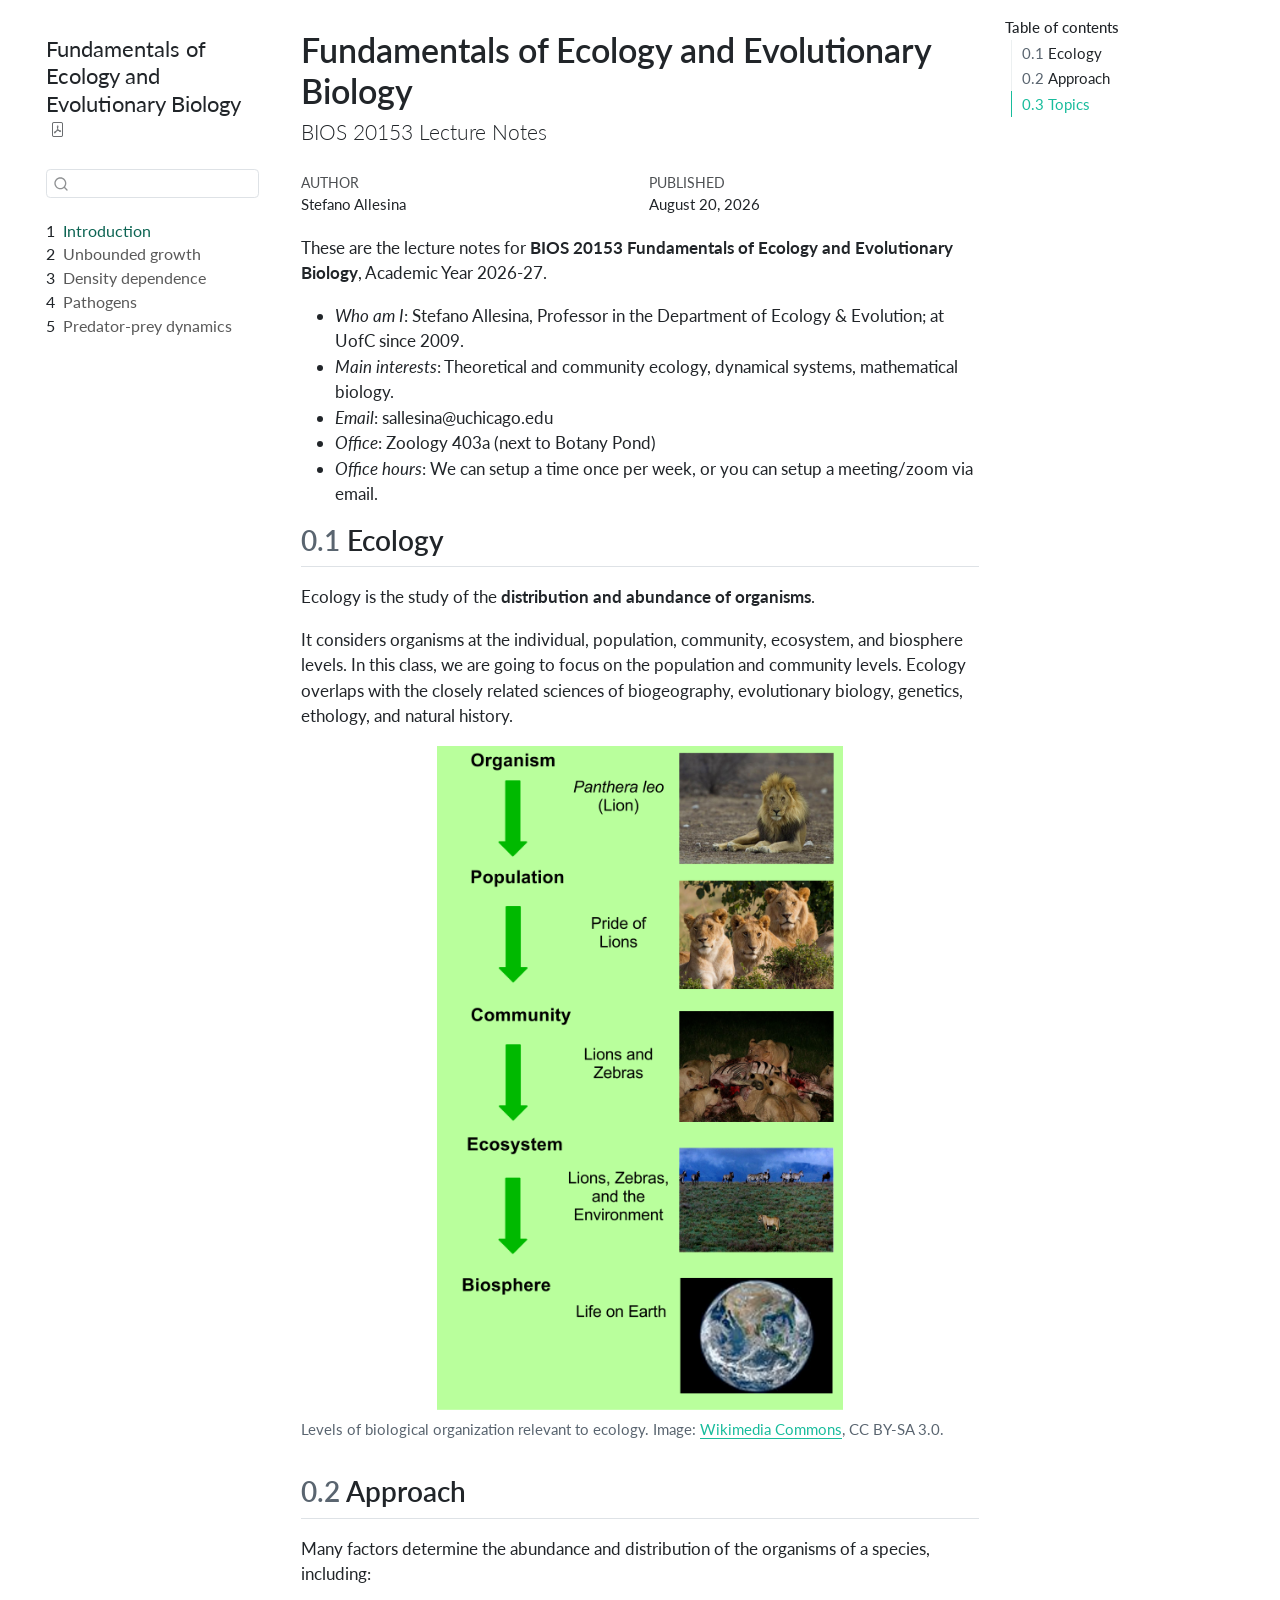
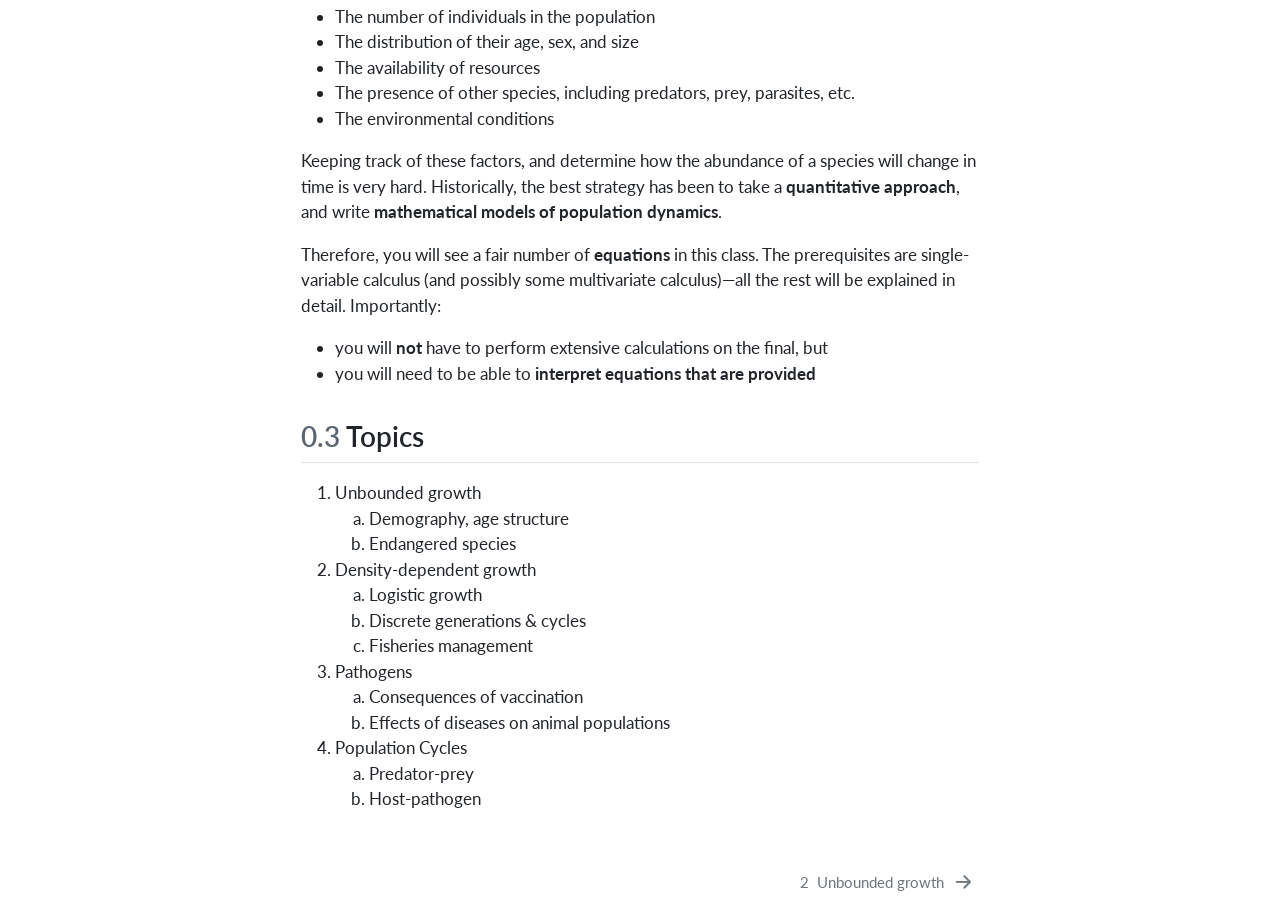
==== index.html @ 6f21f984 "Publish to gh-pages" ====
<!DOCTYPE html>
<html xmlns="http://www.w3.org/1999/xhtml" lang="en" xml:lang="en"><head>

<meta charset="utf-8">
<meta name="generator" content="quarto-1.6.40">

<meta name="viewport" content="width=device-width, initial-scale=1.0, user-scalable=yes">

<meta name="author" content="Stefano Allesina">
<meta name="dcterms.date" content="2026-08-20">

<title>Fundamentals of Ecology and Evolutionary Biology</title>
<style>
code{white-space: pre-wrap;}
span.smallcaps{font-variant: small-caps;}
div.columns{display: flex; gap: min(4vw, 1.5em);}
div.column{flex: auto; overflow-x: auto;}
div.hanging-indent{margin-left: 1.5em; text-indent: -1.5em;}
ul.task-list{list-style: none;}
ul.task-list li input[type="checkbox"] {
  width: 0.8em;
  margin: 0 0.8em 0.2em -1em; /* quarto-specific, see https://github.com/quarto-dev/quarto-cli/issues/4556 */ 
  vertical-align: middle;
}
</style>


<script src="site_libs/quarto-nav/quarto-nav.js"></script>
<script src="site_libs/quarto-nav/headroom.min.js"></script>
<script src="site_libs/clipboard/clipboard.min.js"></script>
<script src="site_libs/quarto-search/autocomplete.umd.js"></script>
<script src="site_libs/quarto-search/fuse.min.js"></script>
<script src="site_libs/quarto-search/quarto-search.js"></script>
<meta name="quarto:offset" content="./">
<link href="./01-unbounded.html" rel="next">
<script src="site_libs/quarto-html/quarto.js"></script>
<script src="site_libs/quarto-html/popper.min.js"></script>
<script src="site_libs/quarto-html/tippy.umd.min.js"></script>
<script src="site_libs/quarto-html/anchor.min.js"></script>
<link href="site_libs/quarto-html/tippy.css" rel="stylesheet">
<link href="site_libs/quarto-html/quarto-syntax-highlighting-549806ee2085284f45b00abea8c6df48.css" rel="stylesheet" id="quarto-text-highlighting-styles">
<script src="site_libs/bootstrap/bootstrap.min.js"></script>
<link href="site_libs/bootstrap/bootstrap-icons.css" rel="stylesheet">
<link href="site_libs/bootstrap/bootstrap-61ac5b4560aadf02ee99ed9457f0f7a0.min.css" rel="stylesheet" append-hash="true" id="quarto-bootstrap" data-mode="light">
<script id="quarto-search-options" type="application/json">{
  "location": "sidebar",
  "copy-button": false,
  "collapse-after": 3,
  "panel-placement": "start",
  "type": "textbox",
  "limit": 50,
  "keyboard-shortcut": [
    "f",
    "/",
    "s"
  ],
  "show-item-context": false,
  "language": {
    "search-no-results-text": "No results",
    "search-matching-documents-text": "matching documents",
    "search-copy-link-title": "Copy link to search",
    "search-hide-matches-text": "Hide additional matches",
    "search-more-match-text": "more match in this document",
    "search-more-matches-text": "more matches in this document",
    "search-clear-button-title": "Clear",
    "search-text-placeholder": "",
    "search-detached-cancel-button-title": "Cancel",
    "search-submit-button-title": "Submit",
    "search-label": "Search"
  }
}</script>


</head>

<body class="nav-sidebar floating">

<div id="quarto-search-results"></div>
  <header id="quarto-header" class="headroom fixed-top">
  <nav class="quarto-secondary-nav">
    <div class="container-fluid d-flex">
      <button type="button" class="quarto-btn-toggle btn" data-bs-toggle="collapse" role="button" data-bs-target=".quarto-sidebar-collapse-item" aria-controls="quarto-sidebar" aria-expanded="false" aria-label="Toggle sidebar navigation" onclick="if (window.quartoToggleHeadroom) { window.quartoToggleHeadroom(); }">
        <i class="bi bi-layout-text-sidebar-reverse"></i>
      </button>
        <nav class="quarto-page-breadcrumbs" aria-label="breadcrumb"><ol class="breadcrumb"><li class="breadcrumb-item"><a href="./index.html"><span class="chapter-number">1</span>&nbsp; <span class="chapter-title">Introduction</span></a></li></ol></nav>
        <a class="flex-grow-1" role="navigation" data-bs-toggle="collapse" data-bs-target=".quarto-sidebar-collapse-item" aria-controls="quarto-sidebar" aria-expanded="false" aria-label="Toggle sidebar navigation" onclick="if (window.quartoToggleHeadroom) { window.quartoToggleHeadroom(); }">      
        </a>
      <button type="button" class="btn quarto-search-button" aria-label="Search" onclick="window.quartoOpenSearch();">
        <i class="bi bi-search"></i>
      </button>
    </div>
  </nav>
</header>
<!-- content -->
<div id="quarto-content" class="quarto-container page-columns page-rows-contents page-layout-article">
<!-- sidebar -->
  <nav id="quarto-sidebar" class="sidebar collapse collapse-horizontal quarto-sidebar-collapse-item sidebar-navigation floating overflow-auto">
    <div class="pt-lg-2 mt-2 text-left sidebar-header">
    <div class="sidebar-title mb-0 py-0">
      <a href="./">Fundamentals of Ecology and Evolutionary Biology</a> 
        <div class="sidebar-tools-main">
    <a href="./Fundamentals-of-Ecology-and-Evolutionary-Biology.pdf" title="Download PDF" class="quarto-navigation-tool px-1" aria-label="Download PDF"><i class="bi bi-file-pdf"></i></a>
</div>
    </div>
      </div>
        <div class="mt-2 flex-shrink-0 align-items-center">
        <div class="sidebar-search">
        <div id="quarto-search" class="" title="Search"></div>
        </div>
        </div>
    <div class="sidebar-menu-container"> 
    <ul class="list-unstyled mt-1">
        <li class="sidebar-item">
  <div class="sidebar-item-container"> 
  <a href="./index.html" class="sidebar-item-text sidebar-link active">
 <span class="menu-text"><span class="chapter-number">1</span>&nbsp; <span class="chapter-title">Introduction</span></span></a>
  </div>
</li>
        <li class="sidebar-item">
  <div class="sidebar-item-container"> 
  <a href="./01-unbounded.html" class="sidebar-item-text sidebar-link">
 <span class="menu-text"><span class="chapter-number">2</span>&nbsp; <span class="chapter-title">Unbounded growth</span></span></a>
  </div>
</li>
        <li class="sidebar-item">
  <div class="sidebar-item-container"> 
  <a href="./02-density_dependence.html" class="sidebar-item-text sidebar-link">
 <span class="menu-text"><span class="chapter-number">3</span>&nbsp; <span class="chapter-title">Density dependence</span></span></a>
  </div>
</li>
        <li class="sidebar-item">
  <div class="sidebar-item-container"> 
  <a href="./03-pathogens.html" class="sidebar-item-text sidebar-link">
 <span class="menu-text"><span class="chapter-number">4</span>&nbsp; <span class="chapter-title">Pathogens</span></span></a>
  </div>
</li>
        <li class="sidebar-item">
  <div class="sidebar-item-container"> 
  <a href="./04-predator_prey.html" class="sidebar-item-text sidebar-link">
 <span class="menu-text"><span class="chapter-number">5</span>&nbsp; <span class="chapter-title">Predator-prey dynamics</span></span></a>
  </div>
</li>
    </ul>
    </div>
</nav>
<div id="quarto-sidebar-glass" class="quarto-sidebar-collapse-item" data-bs-toggle="collapse" data-bs-target=".quarto-sidebar-collapse-item"></div>
<!-- margin-sidebar -->
    <div id="quarto-margin-sidebar" class="sidebar margin-sidebar">
        <nav id="TOC" role="doc-toc" class="toc-active">
    <h2 id="toc-title">Table of contents</h2>
   
  <ul>
  <li><a href="#ecology" id="toc-ecology" class="nav-link active" data-scroll-target="#ecology"><span class="header-section-number">0.1</span> Ecology</a></li>
  <li><a href="#approach" id="toc-approach" class="nav-link" data-scroll-target="#approach"><span class="header-section-number">0.2</span> Approach</a></li>
  <li><a href="#topics" id="toc-topics" class="nav-link" data-scroll-target="#topics"><span class="header-section-number">0.3</span> Topics</a></li>
  </ul>
</nav>
    </div>
<!-- main -->
<main class="content" id="quarto-document-content">

<header id="title-block-header" class="quarto-title-block default">
<div class="quarto-title">
<h1 class="title">Fundamentals of Ecology and Evolutionary Biology</h1>
<p class="subtitle lead">BIOS 20153 Lecture Notes</p>
</div>



<div class="quarto-title-meta">

    <div>
    <div class="quarto-title-meta-heading">Author</div>
    <div class="quarto-title-meta-contents">
             <p>Stefano Allesina </p>
          </div>
  </div>
    
    <div>
    <div class="quarto-title-meta-heading">Published</div>
    <div class="quarto-title-meta-contents">
      <p class="date">August 20, 2026</p>
    </div>
  </div>
  
    
  </div>
  


</header>


<p>These are the lecture notes for <strong>BIOS 20153 Fundamentals of Ecology and Evolutionary Biology</strong>, Academic Year 2026-27.</p>
<ul>
<li><em>Who am I</em>: Stefano Allesina, Professor in the Department of Ecology &amp; Evolution; at UofC since 2009.</li>
<li><em>Main interests</em>: Theoretical and community ecology, dynamical systems, mathematical biology.</li>
<li><em>Email</em>: sallesina@uchicago.edu</li>
<li><em>Office</em>: Zoology 403a (next to Botany Pond)</li>
<li><em>Office hours</em>: We can setup a time once per week, or you can setup a meeting/zoom via email.</li>
</ul>
<section id="ecology" class="level2" data-number="0.1">
<h2 data-number="0.1" class="anchored" data-anchor-id="ecology"><span class="header-section-number">0.1</span> Ecology</h2>
<p>Ecology is the study of the <strong>distribution and abundance of organisms</strong>.</p>
<p>It considers organisms at the individual, population, community, ecosystem, and biosphere levels. In this class, we are going to focus on the population and community levels. Ecology overlaps with the closely related sciences of biogeography, evolutionary biology, genetics, ethology, and natural history.</p>
<div class="quarto-figure quarto-figure-center">
<figure class="figure">
<p><img src="images/levels_of_organization.png" class="img-fluid figure-img" style="width:60.0%"></p>
<figcaption>Levels of biological organization relevant to ecology. Image: <a href="https://commons.wikimedia.org/wiki/File:Levels_of_Organization.svg">Wikimedia Commons</a>, CC BY-SA 3.0.</figcaption>
</figure>
</div>
</section>
<section id="approach" class="level2" data-number="0.2">
<h2 data-number="0.2" class="anchored" data-anchor-id="approach"><span class="header-section-number">0.2</span> Approach</h2>
<p>Many factors determine the abundance and distribution of the organisms of a species, including:</p>
<ul>
<li>The number of individuals in the population</li>
<li>The distribution of their age, sex, and size</li>
<li>The availability of resources</li>
<li>The presence of other species, including predators, prey, parasites, etc.</li>
<li>The environmental conditions</li>
</ul>
<p>Keeping track of these factors, and determine how the abundance of a species will change in time is very hard. Historically, the best strategy has been to take a <strong>quantitative approach</strong>, and write <strong>mathematical models of population dynamics</strong>.</p>
<p>Therefore, you will see a fair number of <strong>equations</strong> in this class. The prerequisites are single-variable calculus (and possibly some multivariate calculus)—all the rest will be explained in detail. Importantly:</p>
<ul>
<li>you will <strong>not</strong> have to perform extensive calculations on the final, but</li>
<li>you will need to be able to <strong>interpret equations that are provided</strong></li>
</ul>
</section>
<section id="topics" class="level2" data-number="0.3">
<h2 data-number="0.3" class="anchored" data-anchor-id="topics"><span class="header-section-number">0.3</span> Topics</h2>
<ol type="1">
<li>Unbounded growth
<ol type="a">
<li>Demography, age structure</li>
<li>Endangered species</li>
</ol></li>
<li>Density-dependent growth
<ol type="a">
<li>Logistic growth</li>
<li>Discrete generations &amp; cycles</li>
<li>Fisheries management</li>
</ol></li>
<li>Pathogens
<ol type="a">
<li>Consequences of vaccination</li>
<li>Effects of diseases on animal populations</li>
</ol></li>
<li>Population Cycles
<ol type="a">
<li>Predator-prey</li>
<li>Host-pathogen</li>
</ol></li>
</ol>


</section>

</main> <!-- /main -->
<script id="quarto-html-after-body" type="application/javascript">
window.document.addEventListener("DOMContentLoaded", function (event) {
  const toggleBodyColorMode = (bsSheetEl) => {
    const mode = bsSheetEl.getAttribute("data-mode");
    const bodyEl = window.document.querySelector("body");
    if (mode === "dark") {
      bodyEl.classList.add("quarto-dark");
      bodyEl.classList.remove("quarto-light");
    } else {
      bodyEl.classList.add("quarto-light");
      bodyEl.classList.remove("quarto-dark");
    }
  }
  const toggleBodyColorPrimary = () => {
    const bsSheetEl = window.document.querySelector("link#quarto-bootstrap");
    if (bsSheetEl) {
      toggleBodyColorMode(bsSheetEl);
    }
  }
  toggleBodyColorPrimary();  
  const icon = "";
  const anchorJS = new window.AnchorJS();
  anchorJS.options = {
    placement: 'right',
    icon: icon
  };
  anchorJS.add('.anchored');
  const isCodeAnnotation = (el) => {
    for (const clz of el.classList) {
      if (clz.startsWith('code-annotation-')) {                     
        return true;
      }
    }
    return false;
  }
  const onCopySuccess = function(e) {
    // button target
    const button = e.trigger;
    // don't keep focus
    button.blur();
    // flash "checked"
    button.classList.add('code-copy-button-checked');
    var currentTitle = button.getAttribute("title");
    button.setAttribute("title", "Copied!");
    let tooltip;
    if (window.bootstrap) {
      button.setAttribute("data-bs-toggle", "tooltip");
      button.setAttribute("data-bs-placement", "left");
      button.setAttribute("data-bs-title", "Copied!");
      tooltip = new bootstrap.Tooltip(button, 
        { trigger: "manual", 
          customClass: "code-copy-button-tooltip",
          offset: [0, -8]});
      tooltip.show();    
    }
    setTimeout(function() {
      if (tooltip) {
        tooltip.hide();
        button.removeAttribute("data-bs-title");
        button.removeAttribute("data-bs-toggle");
        button.removeAttribute("data-bs-placement");
      }
      button.setAttribute("title", currentTitle);
      button.classList.remove('code-copy-button-checked');
    }, 1000);
    // clear code selection
    e.clearSelection();
  }
  const getTextToCopy = function(trigger) {
      const codeEl = trigger.previousElementSibling.cloneNode(true);
      for (const childEl of codeEl.children) {
        if (isCodeAnnotation(childEl)) {
          childEl.remove();
        }
      }
      return codeEl.innerText;
  }
  const clipboard = new window.ClipboardJS('.code-copy-button:not([data-in-quarto-modal])', {
    text: getTextToCopy
  });
  clipboard.on('success', onCopySuccess);
  if (window.document.getElementById('quarto-embedded-source-code-modal')) {
    const clipboardModal = new window.ClipboardJS('.code-copy-button[data-in-quarto-modal]', {
      text: getTextToCopy,
      container: window.document.getElementById('quarto-embedded-source-code-modal')
    });
    clipboardModal.on('success', onCopySuccess);
  }
    var localhostRegex = new RegExp(/^(?:http|https):\/\/localhost\:?[0-9]*\//);
    var mailtoRegex = new RegExp(/^mailto:/);
      var filterRegex = new RegExp('/' + window.location.host + '/');
    var isInternal = (href) => {
        return filterRegex.test(href) || localhostRegex.test(href) || mailtoRegex.test(href);
    }
    // Inspect non-navigation links and adorn them if external
 	var links = window.document.querySelectorAll('a[href]:not(.nav-link):not(.navbar-brand):not(.toc-action):not(.sidebar-link):not(.sidebar-item-toggle):not(.pagination-link):not(.no-external):not([aria-hidden]):not(.dropdown-item):not(.quarto-navigation-tool):not(.about-link)');
    for (var i=0; i<links.length; i++) {
      const link = links[i];
      if (!isInternal(link.href)) {
        // undo the damage that might have been done by quarto-nav.js in the case of
        // links that we want to consider external
        if (link.dataset.originalHref !== undefined) {
          link.href = link.dataset.originalHref;
        }
      }
    }
  function tippyHover(el, contentFn, onTriggerFn, onUntriggerFn) {
    const config = {
      allowHTML: true,
      maxWidth: 500,
      delay: 100,
      arrow: false,
      appendTo: function(el) {
          return el.parentElement;
      },
      interactive: true,
      interactiveBorder: 10,
      theme: 'quarto',
      placement: 'bottom-start',
    };
    if (contentFn) {
      config.content = contentFn;
    }
    if (onTriggerFn) {
      config.onTrigger = onTriggerFn;
    }
    if (onUntriggerFn) {
      config.onUntrigger = onUntriggerFn;
    }
    window.tippy(el, config); 
  }
  const noterefs = window.document.querySelectorAll('a[role="doc-noteref"]');
  for (var i=0; i<noterefs.length; i++) {
    const ref = noterefs[i];
    tippyHover(ref, function() {
      // use id or data attribute instead here
      let href = ref.getAttribute('data-footnote-href') || ref.getAttribute('href');
      try { href = new URL(href).hash; } catch {}
      const id = href.replace(/^#\/?/, "");
      const note = window.document.getElementById(id);
      if (note) {
        return note.innerHTML;
      } else {
        return "";
      }
    });
  }
  const xrefs = window.document.querySelectorAll('a.quarto-xref');
  const processXRef = (id, note) => {
    // Strip column container classes
    const stripColumnClz = (el) => {
      el.classList.remove("page-full", "page-columns");
      if (el.children) {
        for (const child of el.children) {
          stripColumnClz(child);
        }
      }
    }
    stripColumnClz(note)
    if (id === null || id.startsWith('sec-')) {
      // Special case sections, only their first couple elements
      const container = document.createElement("div");
      if (note.children && note.children.length > 2) {
        container.appendChild(note.children[0].cloneNode(true));
        for (let i = 1; i < note.children.length; i++) {
          const child = note.children[i];
          if (child.tagName === "P" && child.innerText === "") {
            continue;
          } else {
            container.appendChild(child.cloneNode(true));
            break;
          }
        }
        if (window.Quarto?.typesetMath) {
          window.Quarto.typesetMath(container);
        }
        return container.innerHTML
      } else {
        if (window.Quarto?.typesetMath) {
          window.Quarto.typesetMath(note);
        }
        return note.innerHTML;
      }
    } else {
      // Remove any anchor links if they are present
      const anchorLink = note.querySelector('a.anchorjs-link');
      if (anchorLink) {
        anchorLink.remove();
      }
      if (window.Quarto?.typesetMath) {
        window.Quarto.typesetMath(note);
      }
      if (note.classList.contains("callout")) {
        return note.outerHTML;
      } else {
        return note.innerHTML;
      }
    }
  }
  for (var i=0; i<xrefs.length; i++) {
    const xref = xrefs[i];
    tippyHover(xref, undefined, function(instance) {
      instance.disable();
      let url = xref.getAttribute('href');
      let hash = undefined; 
      if (url.startsWith('#')) {
        hash = url;
      } else {
        try { hash = new URL(url).hash; } catch {}
      }
      if (hash) {
        const id = hash.replace(/^#\/?/, "");
        const note = window.document.getElementById(id);
        if (note !== null) {
          try {
            const html = processXRef(id, note.cloneNode(true));
            instance.setContent(html);
          } finally {
            instance.enable();
            instance.show();
          }
        } else {
          // See if we can fetch this
          fetch(url.split('#')[0])
          .then(res => res.text())
          .then(html => {
            const parser = new DOMParser();
            const htmlDoc = parser.parseFromString(html, "text/html");
            const note = htmlDoc.getElementById(id);
            if (note !== null) {
              const html = processXRef(id, note);
              instance.setContent(html);
            } 
          }).finally(() => {
            instance.enable();
            instance.show();
          });
        }
      } else {
        // See if we can fetch a full url (with no hash to target)
        // This is a special case and we should probably do some content thinning / targeting
        fetch(url)
        .then(res => res.text())
        .then(html => {
          const parser = new DOMParser();
          const htmlDoc = parser.parseFromString(html, "text/html");
          const note = htmlDoc.querySelector('main.content');
          if (note !== null) {
            // This should only happen for chapter cross references
            // (since there is no id in the URL)
            // remove the first header
            if (note.children.length > 0 && note.children[0].tagName === "HEADER") {
              note.children[0].remove();
            }
            const html = processXRef(null, note);
            instance.setContent(html);
          } 
        }).finally(() => {
          instance.enable();
          instance.show();
        });
      }
    }, function(instance) {
    });
  }
      let selectedAnnoteEl;
      const selectorForAnnotation = ( cell, annotation) => {
        let cellAttr = 'data-code-cell="' + cell + '"';
        let lineAttr = 'data-code-annotation="' +  annotation + '"';
        const selector = 'span[' + cellAttr + '][' + lineAttr + ']';
        return selector;
      }
      const selectCodeLines = (annoteEl) => {
        const doc = window.document;
        const targetCell = annoteEl.getAttribute("data-target-cell");
        const targetAnnotation = annoteEl.getAttribute("data-target-annotation");
        const annoteSpan = window.document.querySelector(selectorForAnnotation(targetCell, targetAnnotation));
        const lines = annoteSpan.getAttribute("data-code-lines").split(",");
        const lineIds = lines.map((line) => {
          return targetCell + "-" + line;
        })
        let top = null;
        let height = null;
        let parent = null;
        if (lineIds.length > 0) {
            //compute the position of the single el (top and bottom and make a div)
            const el = window.document.getElementById(lineIds[0]);
            top = el.offsetTop;
            height = el.offsetHeight;
            parent = el.parentElement.parentElement;
          if (lineIds.length > 1) {
            const lastEl = window.document.getElementById(lineIds[lineIds.length - 1]);
            const bottom = lastEl.offsetTop + lastEl.offsetHeight;
            height = bottom - top;
          }
          if (top !== null && height !== null && parent !== null) {
            // cook up a div (if necessary) and position it 
            let div = window.document.getElementById("code-annotation-line-highlight");
            if (div === null) {
              div = window.document.createElement("div");
              div.setAttribute("id", "code-annotation-line-highlight");
              div.style.position = 'absolute';
              parent.appendChild(div);
            }
            div.style.top = top - 2 + "px";
            div.style.height = height + 4 + "px";
            div.style.left = 0;
            let gutterDiv = window.document.getElementById("code-annotation-line-highlight-gutter");
            if (gutterDiv === null) {
              gutterDiv = window.document.createElement("div");
              gutterDiv.setAttribute("id", "code-annotation-line-highlight-gutter");
              gutterDiv.style.position = 'absolute';
              const codeCell = window.document.getElementById(targetCell);
              const gutter = codeCell.querySelector('.code-annotation-gutter');
              gutter.appendChild(gutterDiv);
            }
            gutterDiv.style.top = top - 2 + "px";
            gutterDiv.style.height = height + 4 + "px";
          }
          selectedAnnoteEl = annoteEl;
        }
      };
      const unselectCodeLines = () => {
        const elementsIds = ["code-annotation-line-highlight", "code-annotation-line-highlight-gutter"];
        elementsIds.forEach((elId) => {
          const div = window.document.getElementById(elId);
          if (div) {
            div.remove();
          }
        });
        selectedAnnoteEl = undefined;
      };
        // Handle positioning of the toggle
    window.addEventListener(
      "resize",
      throttle(() => {
        elRect = undefined;
        if (selectedAnnoteEl) {
          selectCodeLines(selectedAnnoteEl);
        }
      }, 10)
    );
    function throttle(fn, ms) {
    let throttle = false;
    let timer;
      return (...args) => {
        if(!throttle) { // first call gets through
            fn.apply(this, args);
            throttle = true;
        } else { // all the others get throttled
            if(timer) clearTimeout(timer); // cancel #2
            timer = setTimeout(() => {
              fn.apply(this, args);
              timer = throttle = false;
            }, ms);
        }
      };
    }
      // Attach click handler to the DT
      const annoteDls = window.document.querySelectorAll('dt[data-target-cell]');
      for (const annoteDlNode of annoteDls) {
        annoteDlNode.addEventListener('click', (event) => {
          const clickedEl = event.target;
          if (clickedEl !== selectedAnnoteEl) {
            unselectCodeLines();
            const activeEl = window.document.querySelector('dt[data-target-cell].code-annotation-active');
            if (activeEl) {
              activeEl.classList.remove('code-annotation-active');
            }
            selectCodeLines(clickedEl);
            clickedEl.classList.add('code-annotation-active');
          } else {
            // Unselect the line
            unselectCodeLines();
            clickedEl.classList.remove('code-annotation-active');
          }
        });
      }
  const findCites = (el) => {
    const parentEl = el.parentElement;
    if (parentEl) {
      const cites = parentEl.dataset.cites;
      if (cites) {
        return {
          el,
          cites: cites.split(' ')
        };
      } else {
        return findCites(el.parentElement)
      }
    } else {
      return undefined;
    }
  };
  var bibliorefs = window.document.querySelectorAll('a[role="doc-biblioref"]');
  for (var i=0; i<bibliorefs.length; i++) {
    const ref = bibliorefs[i];
    const citeInfo = findCites(ref);
    if (citeInfo) {
      tippyHover(citeInfo.el, function() {
        var popup = window.document.createElement('div');
        citeInfo.cites.forEach(function(cite) {
          var citeDiv = window.document.createElement('div');
          citeDiv.classList.add('hanging-indent');
          citeDiv.classList.add('csl-entry');
          var biblioDiv = window.document.getElementById('ref-' + cite);
          if (biblioDiv) {
            citeDiv.innerHTML = biblioDiv.innerHTML;
          }
          popup.appendChild(citeDiv);
        });
        return popup.innerHTML;
      });
    }
  }
});
</script>
<nav class="page-navigation">
  <div class="nav-page nav-page-previous">
  </div>
  <div class="nav-page nav-page-next">
      <a href="./01-unbounded.html" class="pagination-link" aria-label="Unbounded growth">
        <span class="nav-page-text"><span class="chapter-number">2</span>&nbsp; <span class="chapter-title">Unbounded growth</span></span> <i class="bi bi-arrow-right-short"></i>
      </a>
  </div>
</nav>
</div> <!-- /content -->




</body></html>
---- site_libs/quarto-html/tippy.css ----
.tippy-box[data-animation=fade][data-state=hidden]{opacity:0}[data-tippy-root]{max-width:calc(100vw - 10px)}.tippy-box{position:relative;background-color:#333;color:#fff;border-radius:4px;font-size:14px;line-height:1.4;white-space:normal;outline:0;transition-property:transform,visibility,opacity}.tippy-box[data-placement^=top]>.tippy-arrow{bottom:0}.tippy-box[data-placement^=top]>.tippy-arrow:before{bottom:-7px;left:0;border-width:8px 8px 0;border-top-color:initial;transform-origin:center top}.tippy-box[data-placement^=bottom]>.tippy-arrow{top:0}.tippy-box[data-placement^=bottom]>.tippy-arrow:before{top:-7px;left:0;border-width:0 8px 8px;border-bottom-color:initial;transform-origin:center bottom}.tippy-box[data-placement^=left]>.tippy-arrow{right:0}.tippy-box[data-placement^=left]>.tippy-arrow:before{border-width:8px 0 8px 8px;border-left-color:initial;right:-7px;transform-origin:center left}.tippy-box[data-placement^=right]>.tippy-arrow{left:0}.tippy-box[data-placement^=right]>.tippy-arrow:before{left:-7px;border-width:8px 8px 8px 0;border-right-color:initial;transform-origin:center right}.tippy-box[data-inertia][data-state=visible]{transition-timing-function:cubic-bezier(.54,1.5,.38,1.11)}.tippy-arrow{width:16px;height:16px;color:#333}.tippy-arrow:before{content:"";position:absolute;border-color:transparent;border-style:solid}.tippy-content{position:relative;padding:5px 9px;z-index:1}
---- site_libs/quarto-html/quarto-syntax-highlighting-549806ee2085284f45b00abea8c6df48.css ----
/* quarto syntax highlight colors */
:root {
  --quarto-hl-ot-color: #003B4F;
  --quarto-hl-at-color: #657422;
  --quarto-hl-ss-color: #20794D;
  --quarto-hl-an-color: #5E5E5E;
  --quarto-hl-fu-color: #4758AB;
  --quarto-hl-st-color: #20794D;
  --quarto-hl-cf-color: #003B4F;
  --quarto-hl-op-color: #5E5E5E;
  --quarto-hl-er-color: #AD0000;
  --quarto-hl-bn-color: #AD0000;
  --quarto-hl-al-color: #AD0000;
  --quarto-hl-va-color: #111111;
  --quarto-hl-bu-color: inherit;
  --quarto-hl-ex-color: inherit;
  --quarto-hl-pp-color: #AD0000;
  --quarto-hl-in-color: #5E5E5E;
  --quarto-hl-vs-color: #20794D;
  --quarto-hl-wa-color: #5E5E5E;
  --quarto-hl-do-color: #5E5E5E;
  --quarto-hl-im-color: #00769E;
  --quarto-hl-ch-color: #20794D;
  --quarto-hl-dt-color: #AD0000;
  --quarto-hl-fl-color: #AD0000;
  --quarto-hl-co-color: #5E5E5E;
  --quarto-hl-cv-color: #5E5E5E;
  --quarto-hl-cn-color: #8f5902;
  --quarto-hl-sc-color: #5E5E5E;
  --quarto-hl-dv-color: #AD0000;
  --quarto-hl-kw-color: #003B4F;
}

/* other quarto variables */
:root {
  --quarto-font-monospace: SFMono-Regular, Menlo, Monaco, Consolas, "Liberation Mono", "Courier New", monospace;
}

pre > code.sourceCode > span {
  color: #003B4F;
}

code span {
  color: #003B4F;
}

code.sourceCode > span {
  color: #003B4F;
}

div.sourceCode,
div.sourceCode pre.sourceCode {
  color: #003B4F;
}

code span.ot {
  color: #003B4F;
  font-style: inherit;
}

code span.at {
  color: #657422;
  font-style: inherit;
}

code span.ss {
  color: #20794D;
  font-style: inherit;
}

code span.an {
  color: #5E5E5E;
  font-style: inherit;
}

code span.fu {
  color: #4758AB;
  font-style: inherit;
}

code span.st {
  color: #20794D;
  font-style: inherit;
}

code span.cf {
  color: #003B4F;
  font-weight: bold;
  font-style: inherit;
}

code span.op {
  color: #5E5E5E;
  font-style: inherit;
}

code span.er {
  color: #AD0000;
  font-style: inherit;
}

code span.bn {
  color: #AD0000;
  font-style: inherit;
}

code span.al {
  color: #AD0000;
  font-style: inherit;
}

code span.va {
  color: #111111;
  font-style: inherit;
}

code span.bu {
  font-style: inherit;
}

code span.ex {
  font-style: inherit;
}

code span.pp {
  color: #AD0000;
  font-style: inherit;
}

code span.in {
  color: #5E5E5E;
  font-style: inherit;
}

code span.vs {
  color: #20794D;
  font-style: inherit;
}

code span.wa {
  color: #5E5E5E;
  font-style: italic;
}

code span.do {
  color: #5E5E5E;
  font-style: italic;
}

code span.im {
  color: #00769E;
  font-style: inherit;
}

code span.ch {
  color: #20794D;
  font-style: inherit;
}

code span.dt {
  color: #AD0000;
  font-style: inherit;
}

code span.fl {
  color: #AD0000;
  font-style: inherit;
}

code span.co {
  color: #5E5E5E;
  font-style: inherit;
}

code span.cv {
  color: #5E5E5E;
  font-style: italic;
}

code span.cn {
  color: #8f5902;
  font-style: inherit;
}

code span.sc {
  color: #5E5E5E;
  font-style: inherit;
}

code span.dv {
  color: #AD0000;
  font-style: inherit;
}

code span.kw {
  color: #003B4F;
  font-weight: bold;
  font-style: inherit;
}

.prevent-inlining {
  content: "</";
}

/*# sourceMappingURL=ae99138f4fbc2fb4c9f5e5cd69c22459.css.map */
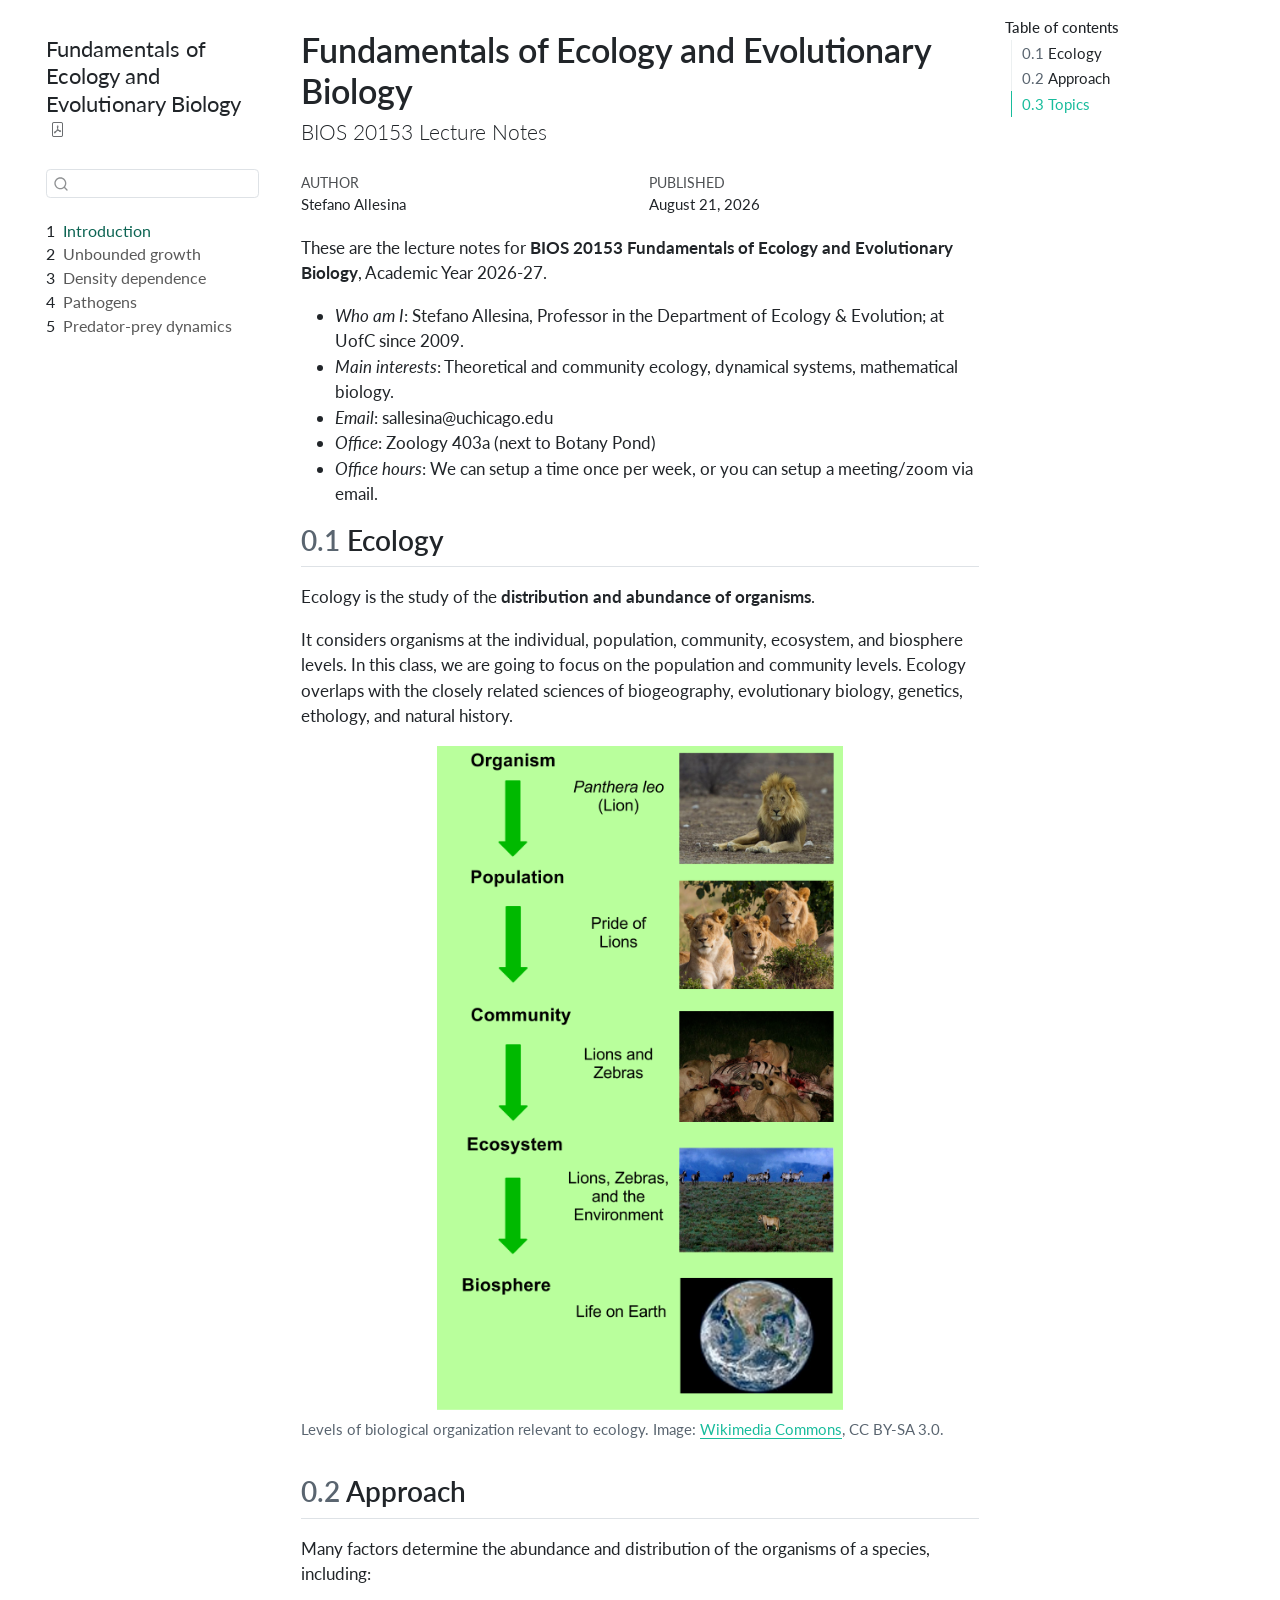
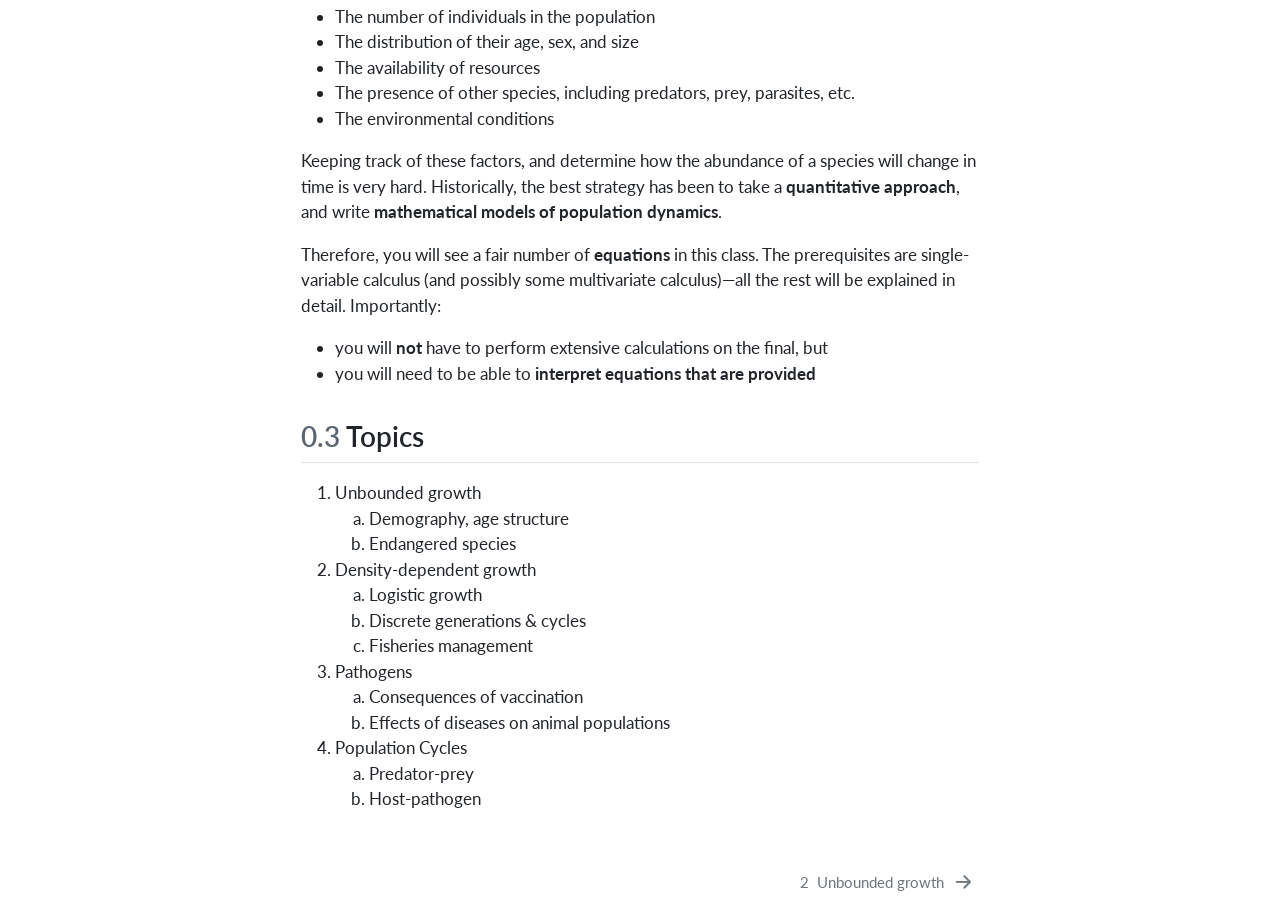
==== commit fb5a6ec9: "Publish to gh-pages Co-Authored-By: Claude Sonnet 4.6 <noreply@anthropic.com>" ====
--- a/index.html
+++ b/index.html
@@ -7,7 +7,7 @@
 <meta name="viewport" content="width=device-width, initial-scale=1.0, user-scalable=yes">
 
 <meta name="author" content="Stefano Allesina">
-<meta name="dcterms.date" content="2026-08-20">
+<meta name="dcterms.date" content="2026-08-21">
 
 <title>Fundamentals of Ecology and Evolutionary Biology</title>
 <style>
@@ -179,7 +179,7 @@
     <div>
     <div class="quarto-title-meta-heading">Published</div>
     <div class="quarto-title-meta-contents">
-      <p class="date">August 20, 2026</p>
+      <p class="date">August 21, 2026</p>
     </div>
   </div>
   
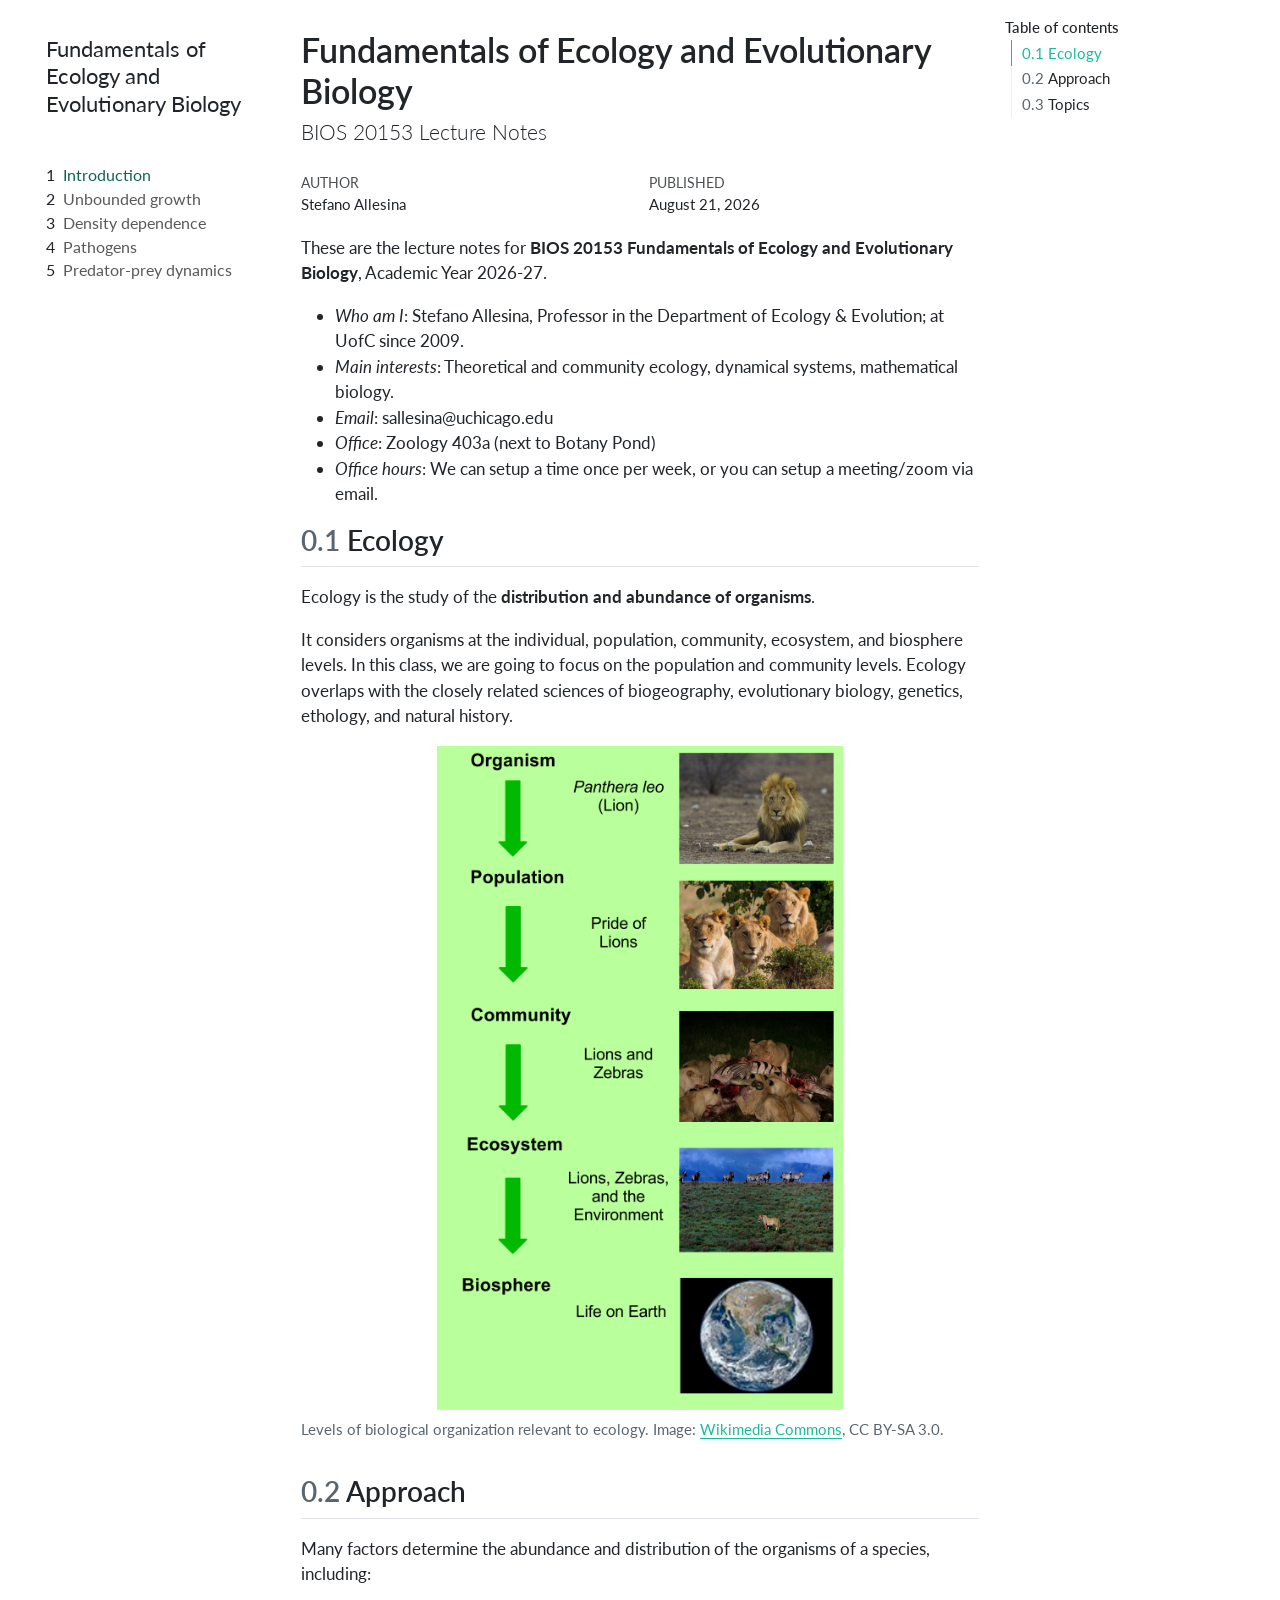
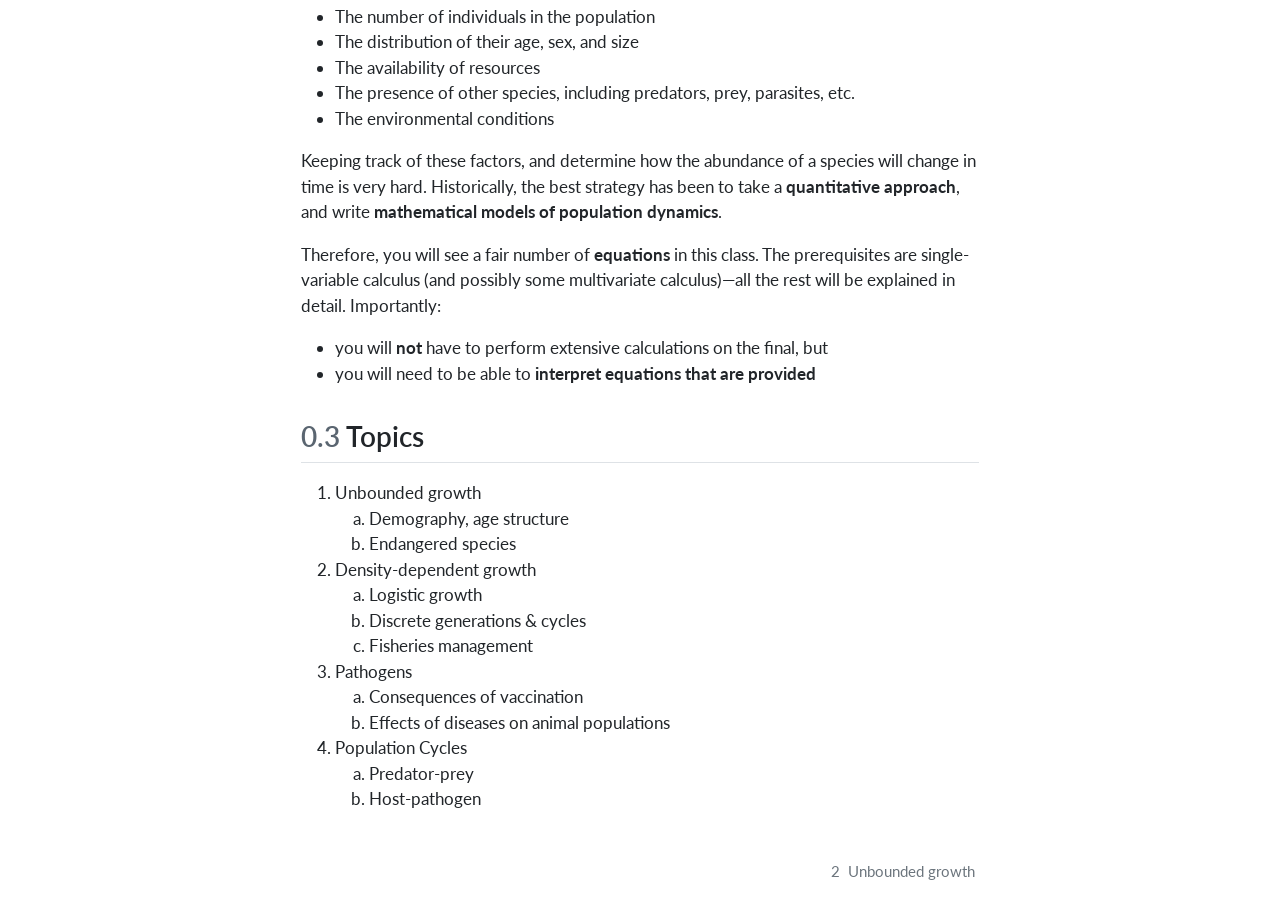
==== commit 71ebf977: "Built site for gh-pages" ====
--- a/index.html
+++ b/index.html
@@ -2,7 +2,7 @@
 <html xmlns="http://www.w3.org/1999/xhtml" lang="en" xml:lang="en"><head>
 
 <meta charset="utf-8">
-<meta name="generator" content="quarto-1.6.40">
+<meta name="generator" content="quarto-1.10.18">
 
 <meta name="viewport" content="width=device-width, initial-scale=1.0, user-scalable=yes">
 
@@ -11,10 +11,16 @@
 
 <title>Fundamentals of Ecology and Evolutionary Biology</title>
 <style>
-code{white-space: pre-wrap;}
+/* Default styles provided by pandoc.
+** See https://pandoc.org/MANUAL.html#variables-for-html for config info.
+*/
 span.smallcaps{font-variant: small-caps;}
-div.columns{display: flex; gap: min(4vw, 1.5em);}
-div.column{flex: auto; overflow-x: auto;}
+div.columns{display: flex; gap: 1.5em;}
+div.column{flex: auto;}
+@media screen {
+div.columns{gap: min(4vw, 1.5em);}
+div.column{overflow-x: auto;}
+}
 div.hanging-indent{margin-left: 1.5em; text-indent: -1.5em;}
 ul.task-list{list-style: none;}
 ul.task-list li input[type="checkbox"] {
@@ -33,15 +39,16 @@
 <script src="site_libs/quarto-search/quarto-search.js"></script>
 <meta name="quarto:offset" content="./">
 <link href="./01-unbounded.html" rel="next">
-<script src="site_libs/quarto-html/quarto.js"></script>
+<script src="site_libs/quarto-html/quarto.js" type="module"></script>
+<script src="site_libs/quarto-html/tabsets/tabsets.js" type="module"></script>
 <script src="site_libs/quarto-html/popper.min.js"></script>
 <script src="site_libs/quarto-html/tippy.umd.min.js"></script>
 <script src="site_libs/quarto-html/anchor.min.js"></script>
 <link href="site_libs/quarto-html/tippy.css" rel="stylesheet">
-<link href="site_libs/quarto-html/quarto-syntax-highlighting-549806ee2085284f45b00abea8c6df48.css" rel="stylesheet" id="quarto-text-highlighting-styles">
+<link href="site_libs/quarto-html/quarto-syntax-highlighting-64a204ab8560d761af7679ceaba22944.css" rel="stylesheet" id="quarto-text-highlighting-styles">
 <script src="site_libs/bootstrap/bootstrap.min.js"></script>
 <link href="site_libs/bootstrap/bootstrap-icons.css" rel="stylesheet">
-<link href="site_libs/bootstrap/bootstrap-61ac5b4560aadf02ee99ed9457f0f7a0.min.css" rel="stylesheet" append-hash="true" id="quarto-bootstrap" data-mode="light">
+<link href="site_libs/bootstrap/bootstrap-ae23908012546dfae83c2df6c14d42e8.min.css" rel="stylesheet" append-hash="true" id="quarto-bootstrap" data-mode="light">
 <script id="quarto-search-options" type="application/json">{
   "location": "sidebar",
   "copy-button": false,
@@ -73,7 +80,7 @@
 
 </head>
 
-<body class="nav-sidebar floating">
+<body class="nav-sidebar floating quarto-light">
 
 <div id="quarto-search-results"></div>
   <header id="quarto-header" class="headroom fixed-top">
@@ -258,236 +265,243 @@
 
 </main> <!-- /main -->
 <script id="quarto-html-after-body" type="application/javascript">
-window.document.addEventListener("DOMContentLoaded", function (event) {
-  const toggleBodyColorMode = (bsSheetEl) => {
-    const mode = bsSheetEl.getAttribute("data-mode");
-    const bodyEl = window.document.querySelector("body");
-    if (mode === "dark") {
-      bodyEl.classList.add("quarto-dark");
-      bodyEl.classList.remove("quarto-light");
-    } else {
-      bodyEl.classList.add("quarto-light");
-      bodyEl.classList.remove("quarto-dark");
-    }
-  }
-  const toggleBodyColorPrimary = () => {
-    const bsSheetEl = window.document.querySelector("link#quarto-bootstrap");
-    if (bsSheetEl) {
-      toggleBodyColorMode(bsSheetEl);
-    }
-  }
-  toggleBodyColorPrimary();  
-  const icon = "";
-  const anchorJS = new window.AnchorJS();
-  anchorJS.options = {
-    placement: 'right',
-    icon: icon
-  };
-  anchorJS.add('.anchored');
-  const isCodeAnnotation = (el) => {
-    for (const clz of el.classList) {
-      if (clz.startsWith('code-annotation-')) {                     
-        return true;
-      }
-    }
-    return false;
-  }
-  const onCopySuccess = function(e) {
-    // button target
-    const button = e.trigger;
-    // don't keep focus
-    button.blur();
-    // flash "checked"
-    button.classList.add('code-copy-button-checked');
-    var currentTitle = button.getAttribute("title");
-    button.setAttribute("title", "Copied!");
-    let tooltip;
-    if (window.bootstrap) {
-      button.setAttribute("data-bs-toggle", "tooltip");
-      button.setAttribute("data-bs-placement", "left");
-      button.setAttribute("data-bs-title", "Copied!");
-      tooltip = new bootstrap.Tooltip(button, 
-        { trigger: "manual", 
-          customClass: "code-copy-button-tooltip",
-          offset: [0, -8]});
-      tooltip.show();    
-    }
-    setTimeout(function() {
-      if (tooltip) {
-        tooltip.hide();
-        button.removeAttribute("data-bs-title");
-        button.removeAttribute("data-bs-toggle");
-        button.removeAttribute("data-bs-placement");
-      }
-      button.setAttribute("title", currentTitle);
-      button.classList.remove('code-copy-button-checked');
-    }, 1000);
-    // clear code selection
-    e.clearSelection();
-  }
-  const getTextToCopy = function(trigger) {
-      const codeEl = trigger.previousElementSibling.cloneNode(true);
+  window.document.addEventListener("DOMContentLoaded", function (event) {
+    const icon = "";
+    const anchorJS = new window.AnchorJS();
+    anchorJS.options = {
+      placement: 'right',
+      icon: icon
+    };
+    anchorJS.add('.anchored');
+    const isCodeAnnotation = (el) => {
+      for (const clz of el.classList) {
+        if (clz.startsWith('code-annotation-')) {                     
+          return true;
+        }
+      }
+      return false;
+    }
+    const onCopySuccess = function(e) {
+      // button target
+      const button = e.trigger;
+      // don't keep focus
+      button.blur();
+      // flash "checked"
+      button.classList.add('code-copy-button-checked');
+      var currentTitle = button.getAttribute("title");
+      button.setAttribute("title", "Copied!");
+      let tooltip;
+      if (window.bootstrap) {
+        button.setAttribute("data-bs-toggle", "tooltip");
+        button.setAttribute("data-bs-placement", "left");
+        button.setAttribute("data-bs-title", "Copied!");
+        tooltip = new bootstrap.Tooltip(button, 
+          { trigger: "manual", 
+            customClass: "code-copy-button-tooltip",
+            offset: [0, -8]});
+        tooltip.show();    
+      }
+      setTimeout(function() {
+        if (tooltip) {
+          tooltip.hide();
+          button.removeAttribute("data-bs-title");
+          button.removeAttribute("data-bs-toggle");
+          button.removeAttribute("data-bs-placement");
+        }
+        button.setAttribute("title", currentTitle);
+        button.classList.remove('code-copy-button-checked');
+      }, 1000);
+      // clear code selection
+      e.clearSelection();
+    }
+    const getTextToCopy = function(trigger) {
+      const outerScaffold = trigger.parentElement.cloneNode(true);
+      const codeEl = outerScaffold.querySelector('code');
       for (const childEl of codeEl.children) {
         if (isCodeAnnotation(childEl)) {
           childEl.remove();
         }
       }
       return codeEl.innerText;
-  }
-  const clipboard = new window.ClipboardJS('.code-copy-button:not([data-in-quarto-modal])', {
-    text: getTextToCopy
-  });
-  clipboard.on('success', onCopySuccess);
-  if (window.document.getElementById('quarto-embedded-source-code-modal')) {
-    const clipboardModal = new window.ClipboardJS('.code-copy-button[data-in-quarto-modal]', {
-      text: getTextToCopy,
-      container: window.document.getElementById('quarto-embedded-source-code-modal')
+    }
+    const clipboard = new window.ClipboardJS('.code-copy-button:not([data-in-quarto-modal])', {
+      text: getTextToCopy
     });
-    clipboardModal.on('success', onCopySuccess);
-  }
-    var localhostRegex = new RegExp(/^(?:http|https):\/\/localhost\:?[0-9]*\//);
-    var mailtoRegex = new RegExp(/^mailto:/);
-      var filterRegex = new RegExp('/' + window.location.host + '/');
-    var isInternal = (href) => {
-        return filterRegex.test(href) || localhostRegex.test(href) || mailtoRegex.test(href);
-    }
-    // Inspect non-navigation links and adorn them if external
- 	var links = window.document.querySelectorAll('a[href]:not(.nav-link):not(.navbar-brand):not(.toc-action):not(.sidebar-link):not(.sidebar-item-toggle):not(.pagination-link):not(.no-external):not([aria-hidden]):not(.dropdown-item):not(.quarto-navigation-tool):not(.about-link)');
-    for (var i=0; i<links.length; i++) {
-      const link = links[i];
-      if (!isInternal(link.href)) {
-        // undo the damage that might have been done by quarto-nav.js in the case of
-        // links that we want to consider external
-        if (link.dataset.originalHref !== undefined) {
-          link.href = link.dataset.originalHref;
-        }
-      }
-    }
-  function tippyHover(el, contentFn, onTriggerFn, onUntriggerFn) {
-    const config = {
-      allowHTML: true,
-      maxWidth: 500,
-      delay: 100,
-      arrow: false,
-      appendTo: function(el) {
-          return el.parentElement;
-      },
-      interactive: true,
-      interactiveBorder: 10,
-      theme: 'quarto',
-      placement: 'bottom-start',
-    };
-    if (contentFn) {
-      config.content = contentFn;
-    }
-    if (onTriggerFn) {
-      config.onTrigger = onTriggerFn;
-    }
-    if (onUntriggerFn) {
-      config.onUntrigger = onUntriggerFn;
-    }
-    window.tippy(el, config); 
-  }
-  const noterefs = window.document.querySelectorAll('a[role="doc-noteref"]');
-  for (var i=0; i<noterefs.length; i++) {
-    const ref = noterefs[i];
-    tippyHover(ref, function() {
-      // use id or data attribute instead here
-      let href = ref.getAttribute('data-footnote-href') || ref.getAttribute('href');
-      try { href = new URL(href).hash; } catch {}
-      const id = href.replace(/^#\/?/, "");
-      const note = window.document.getElementById(id);
-      if (note) {
-        return note.innerHTML;
+    clipboard.on('success', onCopySuccess);
+    if (window.document.getElementById('quarto-embedded-source-code-modal')) {
+      const clipboardModal = new window.ClipboardJS('.code-copy-button[data-in-quarto-modal]', {
+        text: getTextToCopy,
+        container: window.document.getElementById('quarto-embedded-source-code-modal')
+      });
+      clipboardModal.on('success', onCopySuccess);
+    }
+      var localhostRegex = new RegExp(/^(?:http|https):\/\/localhost\:?[0-9]*\//);
+      var mailtoRegex = new RegExp(/^mailto:/);
+        var filterRegex = new RegExp('/' + window.location.host + '/');
+      var isInternal = (href) => {
+          return filterRegex.test(href) || localhostRegex.test(href) || mailtoRegex.test(href);
+      }
+      // Inspect non-navigation links and adorn them if external
+     var links = window.document.querySelectorAll('a[href]:not(.nav-link):not(.navbar-brand):not(.toc-action):not(.sidebar-link):not(.sidebar-item-toggle):not(.pagination-link):not(.no-external):not([aria-hidden]):not(.dropdown-item):not(.quarto-navigation-tool):not(.about-link)');
+      for (var i=0; i<links.length; i++) {
+        const link = links[i];
+        if (!isInternal(link.href)) {
+          // undo the damage that might have been done by quarto-nav.js in the case of
+          // links that we want to consider external
+          if (link.dataset.originalHref !== undefined) {
+            link.href = link.dataset.originalHref;
+          }
+        }
+      }
+    function tippyHover(el, contentFn, onTriggerFn, onUntriggerFn) {
+      const config = {
+        allowHTML: true,
+        maxWidth: 500,
+        delay: 100,
+        arrow: false,
+        appendTo: function(el) {
+            return el.parentElement;
+        },
+        interactive: true,
+        interactiveBorder: 10,
+        theme: 'quarto',
+        placement: 'bottom-start',
+      };
+      if (contentFn) {
+        config.content = contentFn;
+      }
+      if (onTriggerFn) {
+        config.onTrigger = onTriggerFn;
+      }
+      if (onUntriggerFn) {
+        config.onUntrigger = onUntriggerFn;
+      }
+      window.tippy(el, config); 
+    }
+    const noterefs = window.document.querySelectorAll('a[role="doc-noteref"]');
+    for (var i=0; i<noterefs.length; i++) {
+      const ref = noterefs[i];
+      tippyHover(ref, function() {
+        // use id or data attribute instead here
+        let href = ref.getAttribute('data-footnote-href') || ref.getAttribute('href');
+        try { href = new URL(href).hash; } catch {}
+        const id = href.replace(/^#\/?/, "");
+        const note = window.document.getElementById(id);
+        if (note) {
+          return note.innerHTML;
+        } else {
+          return "";
+        }
+      });
+    }
+    const xrefs = window.document.querySelectorAll('a.quarto-xref');
+    const processXRef = (id, note) => {
+      // Strip column container classes
+      const stripColumnClz = (el) => {
+        el.classList.remove("page-full", "page-columns");
+        if (el.children) {
+          for (const child of el.children) {
+            stripColumnClz(child);
+          }
+        }
+      }
+      stripColumnClz(note)
+      if (id === null || id.startsWith('sec-')) {
+        // Special case sections, only their first couple elements
+        const container = document.createElement("div");
+        if (note.children && note.children.length > 2) {
+          container.appendChild(note.children[0].cloneNode(true));
+          for (let i = 1; i < note.children.length; i++) {
+            const child = note.children[i];
+            if (child.tagName === "P" && child.innerText === "") {
+              continue;
+            } else {
+              container.appendChild(child.cloneNode(true));
+              break;
+            }
+          }
+          if (window.Quarto?.typesetMath) {
+            window.Quarto.typesetMath(container);
+          }
+          return container.innerHTML
+        } else {
+          if (window.Quarto?.typesetMath) {
+            window.Quarto.typesetMath(note);
+          }
+          return note.innerHTML;
+        }
       } else {
-        return "";
-      }
-    });
-  }
-  const xrefs = window.document.querySelectorAll('a.quarto-xref');
-  const processXRef = (id, note) => {
-    // Strip column container classes
-    const stripColumnClz = (el) => {
-      el.classList.remove("page-full", "page-columns");
-      if (el.children) {
-        for (const child of el.children) {
-          stripColumnClz(child);
-        }
-      }
-    }
-    stripColumnClz(note)
-    if (id === null || id.startsWith('sec-')) {
-      // Special case sections, only their first couple elements
-      const container = document.createElement("div");
-      if (note.children && note.children.length > 2) {
-        container.appendChild(note.children[0].cloneNode(true));
-        for (let i = 1; i < note.children.length; i++) {
-          const child = note.children[i];
-          if (child.tagName === "P" && child.innerText === "") {
-            continue;
-          } else {
-            container.appendChild(child.cloneNode(true));
-            break;
-          }
-        }
-        if (window.Quarto?.typesetMath) {
-          window.Quarto.typesetMath(container);
-        }
-        return container.innerHTML
-      } else {
+        // Remove any anchor links if they are present
+        const anchorLink = note.querySelector('a.anchorjs-link');
+        if (anchorLink) {
+          anchorLink.remove();
+        }
         if (window.Quarto?.typesetMath) {
           window.Quarto.typesetMath(note);
         }
-        return note.innerHTML;
-      }
-    } else {
-      // Remove any anchor links if they are present
-      const anchorLink = note.querySelector('a.anchorjs-link');
-      if (anchorLink) {
-        anchorLink.remove();
-      }
-      if (window.Quarto?.typesetMath) {
-        window.Quarto.typesetMath(note);
-      }
-      if (note.classList.contains("callout")) {
-        return note.outerHTML;
-      } else {
-        return note.innerHTML;
-      }
-    }
-  }
-  for (var i=0; i<xrefs.length; i++) {
-    const xref = xrefs[i];
-    tippyHover(xref, undefined, function(instance) {
-      instance.disable();
-      let url = xref.getAttribute('href');
-      let hash = undefined; 
-      if (url.startsWith('#')) {
-        hash = url;
-      } else {
-        try { hash = new URL(url).hash; } catch {}
-      }
-      if (hash) {
-        const id = hash.replace(/^#\/?/, "");
-        const note = window.document.getElementById(id);
-        if (note !== null) {
-          try {
-            const html = processXRef(id, note.cloneNode(true));
-            instance.setContent(html);
-          } finally {
-            instance.enable();
-            instance.show();
-          }
+        if (note.classList.contains("callout")) {
+          return note.outerHTML;
         } else {
-          // See if we can fetch this
-          fetch(url.split('#')[0])
+          return note.innerHTML;
+        }
+      }
+    }
+    for (var i=0; i<xrefs.length; i++) {
+      const xref = xrefs[i];
+      tippyHover(xref, undefined, function(instance) {
+        instance.disable();
+        let url = xref.getAttribute('href');
+        let hash = undefined; 
+        if (url.startsWith('#')) {
+          hash = url;
+        } else {
+          try { hash = new URL(url).hash; } catch {}
+        }
+        if (hash) {
+          const id = hash.replace(/^#\/?/, "");
+          const note = window.document.getElementById(id);
+          if (note !== null) {
+            try {
+              const html = processXRef(id, note.cloneNode(true));
+              instance.setContent(html);
+            } finally {
+              instance.enable();
+              instance.show();
+            }
+          } else {
+            // See if we can fetch this
+            fetch(url.split('#')[0])
+            .then(res => res.text())
+            .then(html => {
+              const parser = new DOMParser();
+              const htmlDoc = parser.parseFromString(html, "text/html");
+              const note = htmlDoc.getElementById(id);
+              if (note !== null) {
+                const html = processXRef(id, note);
+                instance.setContent(html);
+              } 
+            }).finally(() => {
+              instance.enable();
+              instance.show();
+            });
+          }
+        } else {
+          // See if we can fetch a full url (with no hash to target)
+          // This is a special case and we should probably do some content thinning / targeting
+          fetch(url)
           .then(res => res.text())
           .then(html => {
             const parser = new DOMParser();
             const htmlDoc = parser.parseFromString(html, "text/html");
-            const note = htmlDoc.getElementById(id);
+            const note = htmlDoc.querySelector('main.content');
             if (note !== null) {
-              const html = processXRef(id, note);
+              // This should only happen for chapter cross references
+              // (since there is no id in the URL)
+              // remove the first header
+              if (note.children.length > 0 && note.children[0].tagName === "HEADER") {
+                note.children[0].remove();
+              }
+              const html = processXRef(null, note);
               instance.setContent(html);
             } 
           }).finally(() => {
@@ -495,185 +509,161 @@
             instance.show();
           });
         }
+      }, function(instance) {
+      });
+    }
+        let selectedAnnoteEl;
+        const selectorForAnnotation = ( cell, annotation) => {
+          let cellAttr = 'data-code-cell="' + cell + '"';
+          let lineAttr = 'data-code-annotation="' +  annotation + '"';
+          const selector = 'span[' + cellAttr + '][' + lineAttr + ']';
+          return selector;
+        }
+        const selectCodeLines = (annoteEl) => {
+          const doc = window.document;
+          const targetCell = annoteEl.getAttribute("data-target-cell");
+          const targetAnnotation = annoteEl.getAttribute("data-target-annotation");
+          const annoteSpan = window.document.querySelector(selectorForAnnotation(targetCell, targetAnnotation));
+          const lines = annoteSpan.getAttribute("data-code-lines").split(",");
+          const lineIds = lines.map((line) => {
+            return targetCell + "-" + line;
+          })
+          let top = null;
+          let height = null;
+          let parent = null;
+          if (lineIds.length > 0) {
+              //compute the position of the single el (top and bottom and make a div)
+              const el = window.document.getElementById(lineIds[0]);
+              top = el.offsetTop;
+              height = el.offsetHeight;
+              parent = el.parentElement.parentElement;
+            if (lineIds.length > 1) {
+              const lastEl = window.document.getElementById(lineIds[lineIds.length - 1]);
+              const bottom = lastEl.offsetTop + lastEl.offsetHeight;
+              height = bottom - top;
+            }
+            if (top !== null && height !== null && parent !== null) {
+              // cook up a div (if necessary) and position it 
+              let div = window.document.getElementById("code-annotation-line-highlight");
+              if (div === null) {
+                div = window.document.createElement("div");
+                div.setAttribute("id", "code-annotation-line-highlight");
+                div.style.position = 'absolute';
+                parent.appendChild(div);
+              }
+              div.style.top = top - 2 + "px";
+              div.style.height = height + 4 + "px";
+              div.style.left = 0;
+              let gutterDiv = window.document.getElementById("code-annotation-line-highlight-gutter");
+              if (gutterDiv === null) {
+                gutterDiv = window.document.createElement("div");
+                gutterDiv.setAttribute("id", "code-annotation-line-highlight-gutter");
+                gutterDiv.style.position = 'absolute';
+                const codeCell = window.document.getElementById(targetCell);
+                const gutter = codeCell.querySelector('.code-annotation-gutter');
+                gutter.appendChild(gutterDiv);
+              }
+              gutterDiv.style.top = top - 2 + "px";
+              gutterDiv.style.height = height + 4 + "px";
+            }
+            selectedAnnoteEl = annoteEl;
+          }
+        };
+        const unselectCodeLines = () => {
+          const elementsIds = ["code-annotation-line-highlight", "code-annotation-line-highlight-gutter"];
+          elementsIds.forEach((elId) => {
+            const div = window.document.getElementById(elId);
+            if (div) {
+              div.remove();
+            }
+          });
+          selectedAnnoteEl = undefined;
+        };
+          // Handle positioning of the toggle
+      window.addEventListener(
+        "resize",
+        throttle(() => {
+          elRect = undefined;
+          if (selectedAnnoteEl) {
+            selectCodeLines(selectedAnnoteEl);
+          }
+        }, 10)
+      );
+      function throttle(fn, ms) {
+      let throttle = false;
+      let timer;
+        return (...args) => {
+          if(!throttle) { // first call gets through
+              fn.apply(this, args);
+              throttle = true;
+          } else { // all the others get throttled
+              if(timer) clearTimeout(timer); // cancel #2
+              timer = setTimeout(() => {
+                fn.apply(this, args);
+                timer = throttle = false;
+              }, ms);
+          }
+        };
+      }
+        // Attach click handler to the DT
+        const annoteDls = window.document.querySelectorAll('dt[data-target-cell]');
+        for (const annoteDlNode of annoteDls) {
+          annoteDlNode.addEventListener('click', (event) => {
+            const clickedEl = event.target;
+            if (clickedEl !== selectedAnnoteEl) {
+              unselectCodeLines();
+              const activeEl = window.document.querySelector('dt[data-target-cell].code-annotation-active');
+              if (activeEl) {
+                activeEl.classList.remove('code-annotation-active');
+              }
+              selectCodeLines(clickedEl);
+              clickedEl.classList.add('code-annotation-active');
+            } else {
+              // Unselect the line
+              unselectCodeLines();
+              clickedEl.classList.remove('code-annotation-active');
+            }
+          });
+        }
+    const findCites = (el) => {
+      const parentEl = el.parentElement;
+      if (parentEl) {
+        const cites = parentEl.dataset.cites;
+        if (cites) {
+          return {
+            el,
+            cites: cites.split(' ')
+          };
+        } else {
+          return findCites(el.parentElement)
+        }
       } else {
-        // See if we can fetch a full url (with no hash to target)
-        // This is a special case and we should probably do some content thinning / targeting
-        fetch(url)
-        .then(res => res.text())
-        .then(html => {
-          const parser = new DOMParser();
-          const htmlDoc = parser.parseFromString(html, "text/html");
-          const note = htmlDoc.querySelector('main.content');
-          if (note !== null) {
-            // This should only happen for chapter cross references
-            // (since there is no id in the URL)
-            // remove the first header
-            if (note.children.length > 0 && note.children[0].tagName === "HEADER") {
-              note.children[0].remove();
+        return undefined;
+      }
+    };
+    var bibliorefs = window.document.querySelectorAll('a[role="doc-biblioref"]');
+    for (var i=0; i<bibliorefs.length; i++) {
+      const ref = bibliorefs[i];
+      const citeInfo = findCites(ref);
+      if (citeInfo) {
+        tippyHover(citeInfo.el, function() {
+          var popup = window.document.createElement('div');
+          citeInfo.cites.forEach(function(cite) {
+            var citeDiv = window.document.createElement('div');
+            citeDiv.classList.add('hanging-indent');
+            citeDiv.classList.add('csl-entry');
+            var biblioDiv = window.document.getElementById('ref-' + cite);
+            if (biblioDiv) {
+              citeDiv.innerHTML = biblioDiv.innerHTML;
             }
-            const html = processXRef(null, note);
-            instance.setContent(html);
-          } 
-        }).finally(() => {
-          instance.enable();
-          instance.show();
+            popup.appendChild(citeDiv);
+          });
+          return popup.innerHTML;
         });
       }
-    }, function(instance) {
-    });
-  }
-      let selectedAnnoteEl;
-      const selectorForAnnotation = ( cell, annotation) => {
-        let cellAttr = 'data-code-cell="' + cell + '"';
-        let lineAttr = 'data-code-annotation="' +  annotation + '"';
-        const selector = 'span[' + cellAttr + '][' + lineAttr + ']';
-        return selector;
-      }
-      const selectCodeLines = (annoteEl) => {
-        const doc = window.document;
-        const targetCell = annoteEl.getAttribute("data-target-cell");
-        const targetAnnotation = annoteEl.getAttribute("data-target-annotation");
-        const annoteSpan = window.document.querySelector(selectorForAnnotation(targetCell, targetAnnotation));
-        const lines = annoteSpan.getAttribute("data-code-lines").split(",");
-        const lineIds = lines.map((line) => {
-          return targetCell + "-" + line;
-        })
-        let top = null;
-        let height = null;
-        let parent = null;
-        if (lineIds.length > 0) {
-            //compute the position of the single el (top and bottom and make a div)
-            const el = window.document.getElementById(lineIds[0]);
-            top = el.offsetTop;
-            height = el.offsetHeight;
-            parent = el.parentElement.parentElement;
-          if (lineIds.length > 1) {
-            const lastEl = window.document.getElementById(lineIds[lineIds.length - 1]);
-            const bottom = lastEl.offsetTop + lastEl.offsetHeight;
-            height = bottom - top;
-          }
-          if (top !== null && height !== null && parent !== null) {
-            // cook up a div (if necessary) and position it 
-            let div = window.document.getElementById("code-annotation-line-highlight");
-            if (div === null) {
-              div = window.document.createElement("div");
-              div.setAttribute("id", "code-annotation-line-highlight");
-              div.style.position = 'absolute';
-              parent.appendChild(div);
-            }
-            div.style.top = top - 2 + "px";
-            div.style.height = height + 4 + "px";
-            div.style.left = 0;
-            let gutterDiv = window.document.getElementById("code-annotation-line-highlight-gutter");
-            if (gutterDiv === null) {
-              gutterDiv = window.document.createElement("div");
-              gutterDiv.setAttribute("id", "code-annotation-line-highlight-gutter");
-              gutterDiv.style.position = 'absolute';
-              const codeCell = window.document.getElementById(targetCell);
-              const gutter = codeCell.querySelector('.code-annotation-gutter');
-              gutter.appendChild(gutterDiv);
-            }
-            gutterDiv.style.top = top - 2 + "px";
-            gutterDiv.style.height = height + 4 + "px";
-          }
-          selectedAnnoteEl = annoteEl;
-        }
-      };
-      const unselectCodeLines = () => {
-        const elementsIds = ["code-annotation-line-highlight", "code-annotation-line-highlight-gutter"];
-        elementsIds.forEach((elId) => {
-          const div = window.document.getElementById(elId);
-          if (div) {
-            div.remove();
-          }
-        });
-        selectedAnnoteEl = undefined;
-      };
-        // Handle positioning of the toggle
-    window.addEventListener(
-      "resize",
-      throttle(() => {
-        elRect = undefined;
-        if (selectedAnnoteEl) {
-          selectCodeLines(selectedAnnoteEl);
-        }
-      }, 10)
-    );
-    function throttle(fn, ms) {
-    let throttle = false;
-    let timer;
-      return (...args) => {
-        if(!throttle) { // first call gets through
-            fn.apply(this, args);
-            throttle = true;
-        } else { // all the others get throttled
-            if(timer) clearTimeout(timer); // cancel #2
-            timer = setTimeout(() => {
-              fn.apply(this, args);
-              timer = throttle = false;
-            }, ms);
-        }
-      };
-    }
-      // Attach click handler to the DT
-      const annoteDls = window.document.querySelectorAll('dt[data-target-cell]');
-      for (const annoteDlNode of annoteDls) {
-        annoteDlNode.addEventListener('click', (event) => {
-          const clickedEl = event.target;
-          if (clickedEl !== selectedAnnoteEl) {
-            unselectCodeLines();
-            const activeEl = window.document.querySelector('dt[data-target-cell].code-annotation-active');
-            if (activeEl) {
-              activeEl.classList.remove('code-annotation-active');
-            }
-            selectCodeLines(clickedEl);
-            clickedEl.classList.add('code-annotation-active');
-          } else {
-            // Unselect the line
-            unselectCodeLines();
-            clickedEl.classList.remove('code-annotation-active');
-          }
-        });
-      }
-  const findCites = (el) => {
-    const parentEl = el.parentElement;
-    if (parentEl) {
-      const cites = parentEl.dataset.cites;
-      if (cites) {
-        return {
-          el,
-          cites: cites.split(' ')
-        };
-      } else {
-        return findCites(el.parentElement)
-      }
-    } else {
-      return undefined;
-    }
-  };
-  var bibliorefs = window.document.querySelectorAll('a[role="doc-biblioref"]');
-  for (var i=0; i<bibliorefs.length; i++) {
-    const ref = bibliorefs[i];
-    const citeInfo = findCites(ref);
-    if (citeInfo) {
-      tippyHover(citeInfo.el, function() {
-        var popup = window.document.createElement('div');
-        citeInfo.cites.forEach(function(cite) {
-          var citeDiv = window.document.createElement('div');
-          citeDiv.classList.add('hanging-indent');
-          citeDiv.classList.add('csl-entry');
-          var biblioDiv = window.document.getElementById('ref-' + cite);
-          if (biblioDiv) {
-            citeDiv.innerHTML = biblioDiv.innerHTML;
-          }
-          popup.appendChild(citeDiv);
-        });
-        return popup.innerHTML;
-      });
-    }
-  }
-});
-</script>
+    }
+  });
+  </script>
 <nav class="page-navigation">
   <div class="nav-page nav-page-previous">
   </div>
--- a/site_libs/quarto-html/quarto-syntax-highlighting-64a204ab8560d761af7679ceaba22944.css
+++ b/site_libs/quarto-html/quarto-syntax-highlighting-64a204ab8560d761af7679ceaba22944.css
@@ -0,0 +1,236 @@
+/* quarto syntax highlight colors */
+:root {
+  --quarto-hl-ot-color: #003B4F;
+  --quarto-hl-at-color: #657422;
+  --quarto-hl-ss-color: #20794D;
+  --quarto-hl-an-color: #5E5E5E;
+  --quarto-hl-fu-color: #4758AB;
+  --quarto-hl-st-color: #20794D;
+  --quarto-hl-cf-color: #003B4F;
+  --quarto-hl-op-color: #5E5E5E;
+  --quarto-hl-er-color: #AD0000;
+  --quarto-hl-bn-color: #AD0000;
+  --quarto-hl-al-color: #AD0000;
+  --quarto-hl-va-color: #111111;
+  --quarto-hl-bu-color: inherit;
+  --quarto-hl-ex-color: inherit;
+  --quarto-hl-pp-color: #AD0000;
+  --quarto-hl-in-color: #5E5E5E;
+  --quarto-hl-vs-color: #20794D;
+  --quarto-hl-wa-color: #5E5E5E;
+  --quarto-hl-do-color: #5E5E5E;
+  --quarto-hl-im-color: #00769E;
+  --quarto-hl-ch-color: #20794D;
+  --quarto-hl-dt-color: #AD0000;
+  --quarto-hl-fl-color: #AD0000;
+  --quarto-hl-co-color: #5E5E5E;
+  --quarto-hl-cv-color: #5E5E5E;
+  --quarto-hl-cn-color: #8f5902;
+  --quarto-hl-sc-color: #5E5E5E;
+  --quarto-hl-dv-color: #AD0000;
+  --quarto-hl-kw-color: #003B4F;
+}
+
+/* other quarto variables */
+:root {
+  --quarto-font-monospace: SFMono-Regular, Menlo, Monaco, Consolas, "Liberation Mono", "Courier New", monospace;
+}
+
+/* syntax highlight based on Pandoc's rules */
+pre > code.sourceCode > span {
+  color: #003B4F;
+}
+
+code.sourceCode > span {
+  color: #003B4F;
+}
+
+div.sourceCode,
+div.sourceCode pre.sourceCode {
+  color: #003B4F;
+}
+
+/* Normal */
+code span {
+  color: #003B4F;
+}
+
+/* Alert */
+code span.al {
+  color: #AD0000;
+  font-style: inherit;
+}
+
+/* Annotation */
+code span.an {
+  color: #5E5E5E;
+  font-style: inherit;
+}
+
+/* Attribute */
+code span.at {
+  color: #657422;
+  font-style: inherit;
+}
+
+/* BaseN */
+code span.bn {
+  color: #AD0000;
+  font-style: inherit;
+}
+
+/* BuiltIn */
+code span.bu {
+  font-style: inherit;
+}
+
+/* ControlFlow */
+code span.cf {
+  color: #003B4F;
+  font-weight: bold;
+  font-style: inherit;
+}
+
+/* Char */
+code span.ch {
+  color: #20794D;
+  font-style: inherit;
+}
+
+/* Constant */
+code span.cn {
+  color: #8f5902;
+  font-style: inherit;
+}
+
+/* Comment */
+code span.co {
+  color: #5E5E5E;
+  font-style: inherit;
+}
+
+/* CommentVar */
+code span.cv {
+  color: #5E5E5E;
+  font-style: italic;
+}
+
+/* Documentation */
+code span.do {
+  color: #5E5E5E;
+  font-style: italic;
+}
+
+/* DataType */
+code span.dt {
+  color: #AD0000;
+  font-style: inherit;
+}
+
+/* DecVal */
+code span.dv {
+  color: #AD0000;
+  font-style: inherit;
+}
+
+/* Error */
+code span.er {
+  color: #AD0000;
+  font-style: inherit;
+}
+
+/* Extension */
+code span.ex {
+  font-style: inherit;
+}
+
+/* Float */
+code span.fl {
+  color: #AD0000;
+  font-style: inherit;
+}
+
+/* Function */
+code span.fu {
+  color: #4758AB;
+  font-style: inherit;
+}
+
+/* Import */
+code span.im {
+  color: #00769E;
+  font-style: inherit;
+}
+
+/* Information */
+code span.in {
+  color: #5E5E5E;
+  font-style: inherit;
+}
+
+/* Keyword */
+code span.kw {
+  color: #003B4F;
+  font-weight: bold;
+  font-style: inherit;
+}
+
+/* Operator */
+code span.op {
+  color: #5E5E5E;
+  font-style: inherit;
+}
+
+/* Other */
+code span.ot {
+  color: #003B4F;
+  font-style: inherit;
+}
+
+/* Preprocessor */
+code span.pp {
+  color: #AD0000;
+  font-style: inherit;
+}
+
+/* SpecialChar */
+code span.sc {
+  color: #5E5E5E;
+  font-style: inherit;
+}
+
+/* SpecialString */
+code span.ss {
+  color: #20794D;
+  font-style: inherit;
+}
+
+/* String */
+code span.st {
+  color: #20794D;
+  font-style: inherit;
+}
+
+/* Variable */
+code span.va {
+  color: #111111;
+  font-style: inherit;
+}
+
+/* VerbatimString */
+code span.vs {
+  color: #20794D;
+  font-style: inherit;
+}
+
+/* Warning */
+code span.wa {
+  color: #5E5E5E;
+  font-style: italic;
+}
+
+.prevent-inlining {
+  content: "</";
+}
+
+/*# sourceMappingURL=9d8d5bb603a83b8298b89080a598c93b.css.map */
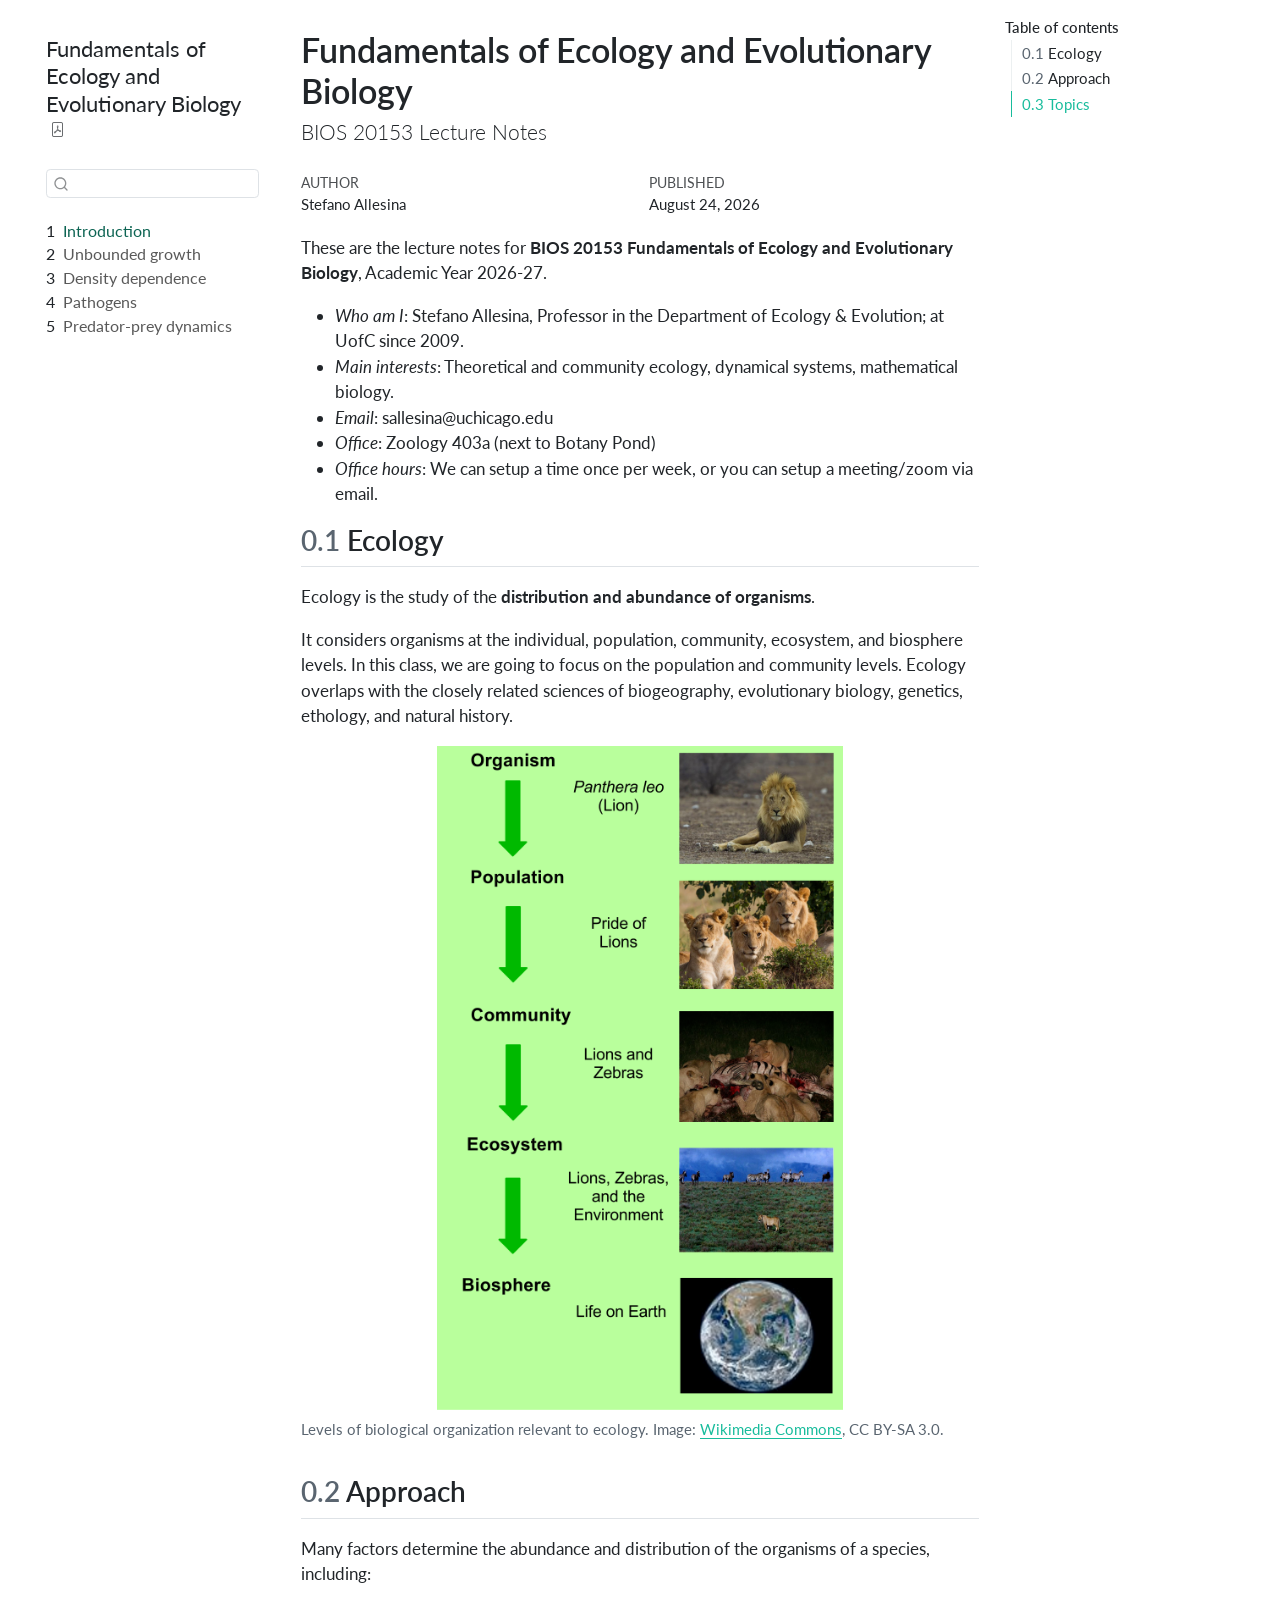
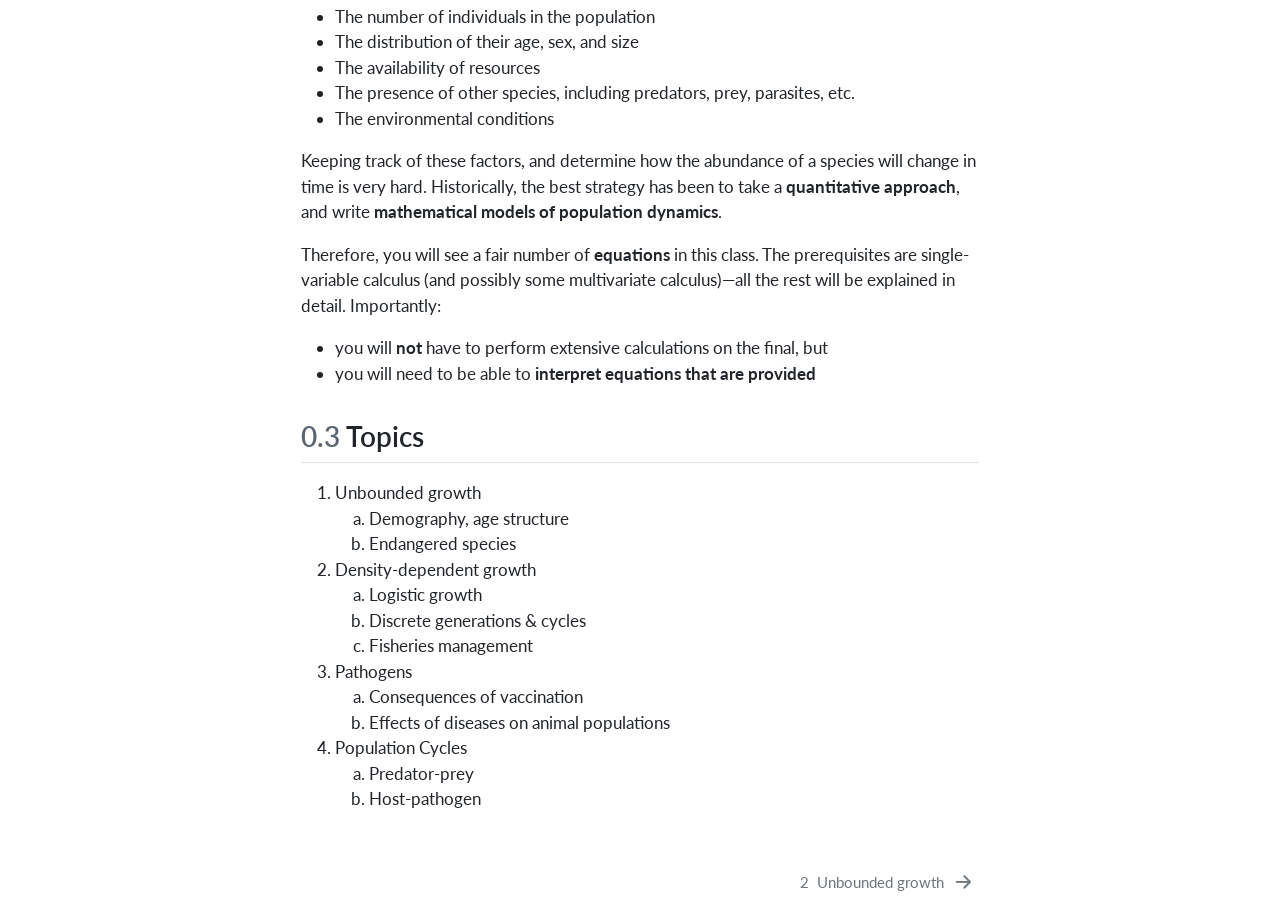
==== commit 56fdbb92: "Built site for gh-pages" ====
--- a/index.html
+++ b/index.html
@@ -2,25 +2,19 @@
 <html xmlns="http://www.w3.org/1999/xhtml" lang="en" xml:lang="en"><head>
 
 <meta charset="utf-8">
-<meta name="generator" content="quarto-1.10.18">
+<meta name="generator" content="quarto-1.6.40">
 
 <meta name="viewport" content="width=device-width, initial-scale=1.0, user-scalable=yes">
 
 <meta name="author" content="Stefano Allesina">
-<meta name="dcterms.date" content="2026-08-21">
+<meta name="dcterms.date" content="2026-08-24">
 
 <title>Fundamentals of Ecology and Evolutionary Biology</title>
 <style>
-/* Default styles provided by pandoc.
-** See https://pandoc.org/MANUAL.html#variables-for-html for config info.
-*/
+code{white-space: pre-wrap;}
 span.smallcaps{font-variant: small-caps;}
-div.columns{display: flex; gap: 1.5em;}
-div.column{flex: auto;}
-@media screen {
-div.columns{gap: min(4vw, 1.5em);}
-div.column{overflow-x: auto;}
-}
+div.columns{display: flex; gap: min(4vw, 1.5em);}
+div.column{flex: auto; overflow-x: auto;}
 div.hanging-indent{margin-left: 1.5em; text-indent: -1.5em;}
 ul.task-list{list-style: none;}
 ul.task-list li input[type="checkbox"] {
@@ -39,16 +33,15 @@
 <script src="site_libs/quarto-search/quarto-search.js"></script>
 <meta name="quarto:offset" content="./">
 <link href="./01-unbounded.html" rel="next">
-<script src="site_libs/quarto-html/quarto.js" type="module"></script>
-<script src="site_libs/quarto-html/tabsets/tabsets.js" type="module"></script>
+<script src="site_libs/quarto-html/quarto.js"></script>
 <script src="site_libs/quarto-html/popper.min.js"></script>
 <script src="site_libs/quarto-html/tippy.umd.min.js"></script>
 <script src="site_libs/quarto-html/anchor.min.js"></script>
 <link href="site_libs/quarto-html/tippy.css" rel="stylesheet">
-<link href="site_libs/quarto-html/quarto-syntax-highlighting-64a204ab8560d761af7679ceaba22944.css" rel="stylesheet" id="quarto-text-highlighting-styles">
+<link href="site_libs/quarto-html/quarto-syntax-highlighting-549806ee2085284f45b00abea8c6df48.css" rel="stylesheet" id="quarto-text-highlighting-styles">
 <script src="site_libs/bootstrap/bootstrap.min.js"></script>
 <link href="site_libs/bootstrap/bootstrap-icons.css" rel="stylesheet">
-<link href="site_libs/bootstrap/bootstrap-ae23908012546dfae83c2df6c14d42e8.min.css" rel="stylesheet" append-hash="true" id="quarto-bootstrap" data-mode="light">
+<link href="site_libs/bootstrap/bootstrap-61ac5b4560aadf02ee99ed9457f0f7a0.min.css" rel="stylesheet" append-hash="true" id="quarto-bootstrap" data-mode="light">
 <script id="quarto-search-options" type="application/json">{
   "location": "sidebar",
   "copy-button": false,
@@ -80,7 +73,7 @@
 
 </head>
 
-<body class="nav-sidebar floating quarto-light">
+<body class="nav-sidebar floating">
 
 <div id="quarto-search-results"></div>
   <header id="quarto-header" class="headroom fixed-top">
@@ -186,7 +179,7 @@
     <div>
     <div class="quarto-title-meta-heading">Published</div>
     <div class="quarto-title-meta-contents">
-      <p class="date">August 21, 2026</p>
+      <p class="date">August 24, 2026</p>
     </div>
   </div>
   
@@ -265,243 +258,236 @@
 
 </main> <!-- /main -->
 <script id="quarto-html-after-body" type="application/javascript">
-  window.document.addEventListener("DOMContentLoaded", function (event) {
-    const icon = "";
-    const anchorJS = new window.AnchorJS();
-    anchorJS.options = {
-      placement: 'right',
-      icon: icon
-    };
-    anchorJS.add('.anchored');
-    const isCodeAnnotation = (el) => {
-      for (const clz of el.classList) {
-        if (clz.startsWith('code-annotation-')) {                     
-          return true;
-        }
-      }
-      return false;
-    }
-    const onCopySuccess = function(e) {
-      // button target
-      const button = e.trigger;
-      // don't keep focus
-      button.blur();
-      // flash "checked"
-      button.classList.add('code-copy-button-checked');
-      var currentTitle = button.getAttribute("title");
-      button.setAttribute("title", "Copied!");
-      let tooltip;
-      if (window.bootstrap) {
-        button.setAttribute("data-bs-toggle", "tooltip");
-        button.setAttribute("data-bs-placement", "left");
-        button.setAttribute("data-bs-title", "Copied!");
-        tooltip = new bootstrap.Tooltip(button, 
-          { trigger: "manual", 
-            customClass: "code-copy-button-tooltip",
-            offset: [0, -8]});
-        tooltip.show();    
-      }
-      setTimeout(function() {
-        if (tooltip) {
-          tooltip.hide();
-          button.removeAttribute("data-bs-title");
-          button.removeAttribute("data-bs-toggle");
-          button.removeAttribute("data-bs-placement");
-        }
-        button.setAttribute("title", currentTitle);
-        button.classList.remove('code-copy-button-checked');
-      }, 1000);
-      // clear code selection
-      e.clearSelection();
-    }
-    const getTextToCopy = function(trigger) {
-      const outerScaffold = trigger.parentElement.cloneNode(true);
-      const codeEl = outerScaffold.querySelector('code');
+window.document.addEventListener("DOMContentLoaded", function (event) {
+  const toggleBodyColorMode = (bsSheetEl) => {
+    const mode = bsSheetEl.getAttribute("data-mode");
+    const bodyEl = window.document.querySelector("body");
+    if (mode === "dark") {
+      bodyEl.classList.add("quarto-dark");
+      bodyEl.classList.remove("quarto-light");
+    } else {
+      bodyEl.classList.add("quarto-light");
+      bodyEl.classList.remove("quarto-dark");
+    }
+  }
+  const toggleBodyColorPrimary = () => {
+    const bsSheetEl = window.document.querySelector("link#quarto-bootstrap");
+    if (bsSheetEl) {
+      toggleBodyColorMode(bsSheetEl);
+    }
+  }
+  toggleBodyColorPrimary();  
+  const icon = "";
+  const anchorJS = new window.AnchorJS();
+  anchorJS.options = {
+    placement: 'right',
+    icon: icon
+  };
+  anchorJS.add('.anchored');
+  const isCodeAnnotation = (el) => {
+    for (const clz of el.classList) {
+      if (clz.startsWith('code-annotation-')) {                     
+        return true;
+      }
+    }
+    return false;
+  }
+  const onCopySuccess = function(e) {
+    // button target
+    const button = e.trigger;
+    // don't keep focus
+    button.blur();
+    // flash "checked"
+    button.classList.add('code-copy-button-checked');
+    var currentTitle = button.getAttribute("title");
+    button.setAttribute("title", "Copied!");
+    let tooltip;
+    if (window.bootstrap) {
+      button.setAttribute("data-bs-toggle", "tooltip");
+      button.setAttribute("data-bs-placement", "left");
+      button.setAttribute("data-bs-title", "Copied!");
+      tooltip = new bootstrap.Tooltip(button, 
+        { trigger: "manual", 
+          customClass: "code-copy-button-tooltip",
+          offset: [0, -8]});
+      tooltip.show();    
+    }
+    setTimeout(function() {
+      if (tooltip) {
+        tooltip.hide();
+        button.removeAttribute("data-bs-title");
+        button.removeAttribute("data-bs-toggle");
+        button.removeAttribute("data-bs-placement");
+      }
+      button.setAttribute("title", currentTitle);
+      button.classList.remove('code-copy-button-checked');
+    }, 1000);
+    // clear code selection
+    e.clearSelection();
+  }
+  const getTextToCopy = function(trigger) {
+      const codeEl = trigger.previousElementSibling.cloneNode(true);
       for (const childEl of codeEl.children) {
         if (isCodeAnnotation(childEl)) {
           childEl.remove();
         }
       }
       return codeEl.innerText;
-    }
-    const clipboard = new window.ClipboardJS('.code-copy-button:not([data-in-quarto-modal])', {
-      text: getTextToCopy
+  }
+  const clipboard = new window.ClipboardJS('.code-copy-button:not([data-in-quarto-modal])', {
+    text: getTextToCopy
+  });
+  clipboard.on('success', onCopySuccess);
+  if (window.document.getElementById('quarto-embedded-source-code-modal')) {
+    const clipboardModal = new window.ClipboardJS('.code-copy-button[data-in-quarto-modal]', {
+      text: getTextToCopy,
+      container: window.document.getElementById('quarto-embedded-source-code-modal')
     });
-    clipboard.on('success', onCopySuccess);
-    if (window.document.getElementById('quarto-embedded-source-code-modal')) {
-      const clipboardModal = new window.ClipboardJS('.code-copy-button[data-in-quarto-modal]', {
-        text: getTextToCopy,
-        container: window.document.getElementById('quarto-embedded-source-code-modal')
-      });
-      clipboardModal.on('success', onCopySuccess);
-    }
-      var localhostRegex = new RegExp(/^(?:http|https):\/\/localhost\:?[0-9]*\//);
-      var mailtoRegex = new RegExp(/^mailto:/);
-        var filterRegex = new RegExp('/' + window.location.host + '/');
-      var isInternal = (href) => {
-          return filterRegex.test(href) || localhostRegex.test(href) || mailtoRegex.test(href);
-      }
-      // Inspect non-navigation links and adorn them if external
-     var links = window.document.querySelectorAll('a[href]:not(.nav-link):not(.navbar-brand):not(.toc-action):not(.sidebar-link):not(.sidebar-item-toggle):not(.pagination-link):not(.no-external):not([aria-hidden]):not(.dropdown-item):not(.quarto-navigation-tool):not(.about-link)');
-      for (var i=0; i<links.length; i++) {
-        const link = links[i];
-        if (!isInternal(link.href)) {
-          // undo the damage that might have been done by quarto-nav.js in the case of
-          // links that we want to consider external
-          if (link.dataset.originalHref !== undefined) {
-            link.href = link.dataset.originalHref;
+    clipboardModal.on('success', onCopySuccess);
+  }
+    var localhostRegex = new RegExp(/^(?:http|https):\/\/localhost\:?[0-9]*\//);
+    var mailtoRegex = new RegExp(/^mailto:/);
+      var filterRegex = new RegExp('/' + window.location.host + '/');
+    var isInternal = (href) => {
+        return filterRegex.test(href) || localhostRegex.test(href) || mailtoRegex.test(href);
+    }
+    // Inspect non-navigation links and adorn them if external
+ 	var links = window.document.querySelectorAll('a[href]:not(.nav-link):not(.navbar-brand):not(.toc-action):not(.sidebar-link):not(.sidebar-item-toggle):not(.pagination-link):not(.no-external):not([aria-hidden]):not(.dropdown-item):not(.quarto-navigation-tool):not(.about-link)');
+    for (var i=0; i<links.length; i++) {
+      const link = links[i];
+      if (!isInternal(link.href)) {
+        // undo the damage that might have been done by quarto-nav.js in the case of
+        // links that we want to consider external
+        if (link.dataset.originalHref !== undefined) {
+          link.href = link.dataset.originalHref;
+        }
+      }
+    }
+  function tippyHover(el, contentFn, onTriggerFn, onUntriggerFn) {
+    const config = {
+      allowHTML: true,
+      maxWidth: 500,
+      delay: 100,
+      arrow: false,
+      appendTo: function(el) {
+          return el.parentElement;
+      },
+      interactive: true,
+      interactiveBorder: 10,
+      theme: 'quarto',
+      placement: 'bottom-start',
+    };
+    if (contentFn) {
+      config.content = contentFn;
+    }
+    if (onTriggerFn) {
+      config.onTrigger = onTriggerFn;
+    }
+    if (onUntriggerFn) {
+      config.onUntrigger = onUntriggerFn;
+    }
+    window.tippy(el, config); 
+  }
+  const noterefs = window.document.querySelectorAll('a[role="doc-noteref"]');
+  for (var i=0; i<noterefs.length; i++) {
+    const ref = noterefs[i];
+    tippyHover(ref, function() {
+      // use id or data attribute instead here
+      let href = ref.getAttribute('data-footnote-href') || ref.getAttribute('href');
+      try { href = new URL(href).hash; } catch {}
+      const id = href.replace(/^#\/?/, "");
+      const note = window.document.getElementById(id);
+      if (note) {
+        return note.innerHTML;
+      } else {
+        return "";
+      }
+    });
+  }
+  const xrefs = window.document.querySelectorAll('a.quarto-xref');
+  const processXRef = (id, note) => {
+    // Strip column container classes
+    const stripColumnClz = (el) => {
+      el.classList.remove("page-full", "page-columns");
+      if (el.children) {
+        for (const child of el.children) {
+          stripColumnClz(child);
+        }
+      }
+    }
+    stripColumnClz(note)
+    if (id === null || id.startsWith('sec-')) {
+      // Special case sections, only their first couple elements
+      const container = document.createElement("div");
+      if (note.children && note.children.length > 2) {
+        container.appendChild(note.children[0].cloneNode(true));
+        for (let i = 1; i < note.children.length; i++) {
+          const child = note.children[i];
+          if (child.tagName === "P" && child.innerText === "") {
+            continue;
+          } else {
+            container.appendChild(child.cloneNode(true));
+            break;
           }
         }
-      }
-    function tippyHover(el, contentFn, onTriggerFn, onUntriggerFn) {
-      const config = {
-        allowHTML: true,
-        maxWidth: 500,
-        delay: 100,
-        arrow: false,
-        appendTo: function(el) {
-            return el.parentElement;
-        },
-        interactive: true,
-        interactiveBorder: 10,
-        theme: 'quarto',
-        placement: 'bottom-start',
-      };
-      if (contentFn) {
-        config.content = contentFn;
-      }
-      if (onTriggerFn) {
-        config.onTrigger = onTriggerFn;
-      }
-      if (onUntriggerFn) {
-        config.onUntrigger = onUntriggerFn;
-      }
-      window.tippy(el, config); 
-    }
-    const noterefs = window.document.querySelectorAll('a[role="doc-noteref"]');
-    for (var i=0; i<noterefs.length; i++) {
-      const ref = noterefs[i];
-      tippyHover(ref, function() {
-        // use id or data attribute instead here
-        let href = ref.getAttribute('data-footnote-href') || ref.getAttribute('href');
-        try { href = new URL(href).hash; } catch {}
-        const id = href.replace(/^#\/?/, "");
-        const note = window.document.getElementById(id);
-        if (note) {
-          return note.innerHTML;
-        } else {
-          return "";
-        }
-      });
-    }
-    const xrefs = window.document.querySelectorAll('a.quarto-xref');
-    const processXRef = (id, note) => {
-      // Strip column container classes
-      const stripColumnClz = (el) => {
-        el.classList.remove("page-full", "page-columns");
-        if (el.children) {
-          for (const child of el.children) {
-            stripColumnClz(child);
-          }
-        }
-      }
-      stripColumnClz(note)
-      if (id === null || id.startsWith('sec-')) {
-        // Special case sections, only their first couple elements
-        const container = document.createElement("div");
-        if (note.children && note.children.length > 2) {
-          container.appendChild(note.children[0].cloneNode(true));
-          for (let i = 1; i < note.children.length; i++) {
-            const child = note.children[i];
-            if (child.tagName === "P" && child.innerText === "") {
-              continue;
-            } else {
-              container.appendChild(child.cloneNode(true));
-              break;
-            }
-          }
-          if (window.Quarto?.typesetMath) {
-            window.Quarto.typesetMath(container);
-          }
-          return container.innerHTML
-        } else {
-          if (window.Quarto?.typesetMath) {
-            window.Quarto.typesetMath(note);
-          }
-          return note.innerHTML;
-        }
+        if (window.Quarto?.typesetMath) {
+          window.Quarto.typesetMath(container);
+        }
+        return container.innerHTML
       } else {
-        // Remove any anchor links if they are present
-        const anchorLink = note.querySelector('a.anchorjs-link');
-        if (anchorLink) {
-          anchorLink.remove();
-        }
         if (window.Quarto?.typesetMath) {
           window.Quarto.typesetMath(note);
         }
-        if (note.classList.contains("callout")) {
-          return note.outerHTML;
-        } else {
-          return note.innerHTML;
-        }
-      }
-    }
-    for (var i=0; i<xrefs.length; i++) {
-      const xref = xrefs[i];
-      tippyHover(xref, undefined, function(instance) {
-        instance.disable();
-        let url = xref.getAttribute('href');
-        let hash = undefined; 
-        if (url.startsWith('#')) {
-          hash = url;
-        } else {
-          try { hash = new URL(url).hash; } catch {}
-        }
-        if (hash) {
-          const id = hash.replace(/^#\/?/, "");
-          const note = window.document.getElementById(id);
-          if (note !== null) {
-            try {
-              const html = processXRef(id, note.cloneNode(true));
-              instance.setContent(html);
-            } finally {
-              instance.enable();
-              instance.show();
-            }
-          } else {
-            // See if we can fetch this
-            fetch(url.split('#')[0])
-            .then(res => res.text())
-            .then(html => {
-              const parser = new DOMParser();
-              const htmlDoc = parser.parseFromString(html, "text/html");
-              const note = htmlDoc.getElementById(id);
-              if (note !== null) {
-                const html = processXRef(id, note);
-                instance.setContent(html);
-              } 
-            }).finally(() => {
-              instance.enable();
-              instance.show();
-            });
+        return note.innerHTML;
+      }
+    } else {
+      // Remove any anchor links if they are present
+      const anchorLink = note.querySelector('a.anchorjs-link');
+      if (anchorLink) {
+        anchorLink.remove();
+      }
+      if (window.Quarto?.typesetMath) {
+        window.Quarto.typesetMath(note);
+      }
+      if (note.classList.contains("callout")) {
+        return note.outerHTML;
+      } else {
+        return note.innerHTML;
+      }
+    }
+  }
+  for (var i=0; i<xrefs.length; i++) {
+    const xref = xrefs[i];
+    tippyHover(xref, undefined, function(instance) {
+      instance.disable();
+      let url = xref.getAttribute('href');
+      let hash = undefined; 
+      if (url.startsWith('#')) {
+        hash = url;
+      } else {
+        try { hash = new URL(url).hash; } catch {}
+      }
+      if (hash) {
+        const id = hash.replace(/^#\/?/, "");
+        const note = window.document.getElementById(id);
+        if (note !== null) {
+          try {
+            const html = processXRef(id, note.cloneNode(true));
+            instance.setContent(html);
+          } finally {
+            instance.enable();
+            instance.show();
           }
         } else {
-          // See if we can fetch a full url (with no hash to target)
-          // This is a special case and we should probably do some content thinning / targeting
-          fetch(url)
+          // See if we can fetch this
+          fetch(url.split('#')[0])
           .then(res => res.text())
           .then(html => {
             const parser = new DOMParser();
             const htmlDoc = parser.parseFromString(html, "text/html");
-            const note = htmlDoc.querySelector('main.content');
+            const note = htmlDoc.getElementById(id);
             if (note !== null) {
-              // This should only happen for chapter cross references
-              // (since there is no id in the URL)
-              // remove the first header
-              if (note.children.length > 0 && note.children[0].tagName === "HEADER") {
-                note.children[0].remove();
-              }
-              const html = processXRef(null, note);
+              const html = processXRef(id, note);
               instance.setContent(html);
             } 
           }).finally(() => {
@@ -509,161 +495,185 @@
             instance.show();
           });
         }
-      }, function(instance) {
+      } else {
+        // See if we can fetch a full url (with no hash to target)
+        // This is a special case and we should probably do some content thinning / targeting
+        fetch(url)
+        .then(res => res.text())
+        .then(html => {
+          const parser = new DOMParser();
+          const htmlDoc = parser.parseFromString(html, "text/html");
+          const note = htmlDoc.querySelector('main.content');
+          if (note !== null) {
+            // This should only happen for chapter cross references
+            // (since there is no id in the URL)
+            // remove the first header
+            if (note.children.length > 0 && note.children[0].tagName === "HEADER") {
+              note.children[0].remove();
+            }
+            const html = processXRef(null, note);
+            instance.setContent(html);
+          } 
+        }).finally(() => {
+          instance.enable();
+          instance.show();
+        });
+      }
+    }, function(instance) {
+    });
+  }
+      let selectedAnnoteEl;
+      const selectorForAnnotation = ( cell, annotation) => {
+        let cellAttr = 'data-code-cell="' + cell + '"';
+        let lineAttr = 'data-code-annotation="' +  annotation + '"';
+        const selector = 'span[' + cellAttr + '][' + lineAttr + ']';
+        return selector;
+      }
+      const selectCodeLines = (annoteEl) => {
+        const doc = window.document;
+        const targetCell = annoteEl.getAttribute("data-target-cell");
+        const targetAnnotation = annoteEl.getAttribute("data-target-annotation");
+        const annoteSpan = window.document.querySelector(selectorForAnnotation(targetCell, targetAnnotation));
+        const lines = annoteSpan.getAttribute("data-code-lines").split(",");
+        const lineIds = lines.map((line) => {
+          return targetCell + "-" + line;
+        })
+        let top = null;
+        let height = null;
+        let parent = null;
+        if (lineIds.length > 0) {
+            //compute the position of the single el (top and bottom and make a div)
+            const el = window.document.getElementById(lineIds[0]);
+            top = el.offsetTop;
+            height = el.offsetHeight;
+            parent = el.parentElement.parentElement;
+          if (lineIds.length > 1) {
+            const lastEl = window.document.getElementById(lineIds[lineIds.length - 1]);
+            const bottom = lastEl.offsetTop + lastEl.offsetHeight;
+            height = bottom - top;
+          }
+          if (top !== null && height !== null && parent !== null) {
+            // cook up a div (if necessary) and position it 
+            let div = window.document.getElementById("code-annotation-line-highlight");
+            if (div === null) {
+              div = window.document.createElement("div");
+              div.setAttribute("id", "code-annotation-line-highlight");
+              div.style.position = 'absolute';
+              parent.appendChild(div);
+            }
+            div.style.top = top - 2 + "px";
+            div.style.height = height + 4 + "px";
+            div.style.left = 0;
+            let gutterDiv = window.document.getElementById("code-annotation-line-highlight-gutter");
+            if (gutterDiv === null) {
+              gutterDiv = window.document.createElement("div");
+              gutterDiv.setAttribute("id", "code-annotation-line-highlight-gutter");
+              gutterDiv.style.position = 'absolute';
+              const codeCell = window.document.getElementById(targetCell);
+              const gutter = codeCell.querySelector('.code-annotation-gutter');
+              gutter.appendChild(gutterDiv);
+            }
+            gutterDiv.style.top = top - 2 + "px";
+            gutterDiv.style.height = height + 4 + "px";
+          }
+          selectedAnnoteEl = annoteEl;
+        }
+      };
+      const unselectCodeLines = () => {
+        const elementsIds = ["code-annotation-line-highlight", "code-annotation-line-highlight-gutter"];
+        elementsIds.forEach((elId) => {
+          const div = window.document.getElementById(elId);
+          if (div) {
+            div.remove();
+          }
+        });
+        selectedAnnoteEl = undefined;
+      };
+        // Handle positioning of the toggle
+    window.addEventListener(
+      "resize",
+      throttle(() => {
+        elRect = undefined;
+        if (selectedAnnoteEl) {
+          selectCodeLines(selectedAnnoteEl);
+        }
+      }, 10)
+    );
+    function throttle(fn, ms) {
+    let throttle = false;
+    let timer;
+      return (...args) => {
+        if(!throttle) { // first call gets through
+            fn.apply(this, args);
+            throttle = true;
+        } else { // all the others get throttled
+            if(timer) clearTimeout(timer); // cancel #2
+            timer = setTimeout(() => {
+              fn.apply(this, args);
+              timer = throttle = false;
+            }, ms);
+        }
+      };
+    }
+      // Attach click handler to the DT
+      const annoteDls = window.document.querySelectorAll('dt[data-target-cell]');
+      for (const annoteDlNode of annoteDls) {
+        annoteDlNode.addEventListener('click', (event) => {
+          const clickedEl = event.target;
+          if (clickedEl !== selectedAnnoteEl) {
+            unselectCodeLines();
+            const activeEl = window.document.querySelector('dt[data-target-cell].code-annotation-active');
+            if (activeEl) {
+              activeEl.classList.remove('code-annotation-active');
+            }
+            selectCodeLines(clickedEl);
+            clickedEl.classList.add('code-annotation-active');
+          } else {
+            // Unselect the line
+            unselectCodeLines();
+            clickedEl.classList.remove('code-annotation-active');
+          }
+        });
+      }
+  const findCites = (el) => {
+    const parentEl = el.parentElement;
+    if (parentEl) {
+      const cites = parentEl.dataset.cites;
+      if (cites) {
+        return {
+          el,
+          cites: cites.split(' ')
+        };
+      } else {
+        return findCites(el.parentElement)
+      }
+    } else {
+      return undefined;
+    }
+  };
+  var bibliorefs = window.document.querySelectorAll('a[role="doc-biblioref"]');
+  for (var i=0; i<bibliorefs.length; i++) {
+    const ref = bibliorefs[i];
+    const citeInfo = findCites(ref);
+    if (citeInfo) {
+      tippyHover(citeInfo.el, function() {
+        var popup = window.document.createElement('div');
+        citeInfo.cites.forEach(function(cite) {
+          var citeDiv = window.document.createElement('div');
+          citeDiv.classList.add('hanging-indent');
+          citeDiv.classList.add('csl-entry');
+          var biblioDiv = window.document.getElementById('ref-' + cite);
+          if (biblioDiv) {
+            citeDiv.innerHTML = biblioDiv.innerHTML;
+          }
+          popup.appendChild(citeDiv);
+        });
+        return popup.innerHTML;
       });
     }
-        let selectedAnnoteEl;
-        const selectorForAnnotation = ( cell, annotation) => {
-          let cellAttr = 'data-code-cell="' + cell + '"';
-          let lineAttr = 'data-code-annotation="' +  annotation + '"';
-          const selector = 'span[' + cellAttr + '][' + lineAttr + ']';
-          return selector;
-        }
-        const selectCodeLines = (annoteEl) => {
-          const doc = window.document;
-          const targetCell = annoteEl.getAttribute("data-target-cell");
-          const targetAnnotation = annoteEl.getAttribute("data-target-annotation");
-          const annoteSpan = window.document.querySelector(selectorForAnnotation(targetCell, targetAnnotation));
-          const lines = annoteSpan.getAttribute("data-code-lines").split(",");
-          const lineIds = lines.map((line) => {
-            return targetCell + "-" + line;
-          })
-          let top = null;
-          let height = null;
-          let parent = null;
-          if (lineIds.length > 0) {
-              //compute the position of the single el (top and bottom and make a div)
-              const el = window.document.getElementById(lineIds[0]);
-              top = el.offsetTop;
-              height = el.offsetHeight;
-              parent = el.parentElement.parentElement;
-            if (lineIds.length > 1) {
-              const lastEl = window.document.getElementById(lineIds[lineIds.length - 1]);
-              const bottom = lastEl.offsetTop + lastEl.offsetHeight;
-              height = bottom - top;
-            }
-            if (top !== null && height !== null && parent !== null) {
-              // cook up a div (if necessary) and position it 
-              let div = window.document.getElementById("code-annotation-line-highlight");
-              if (div === null) {
-                div = window.document.createElement("div");
-                div.setAttribute("id", "code-annotation-line-highlight");
-                div.style.position = 'absolute';
-                parent.appendChild(div);
-              }
-              div.style.top = top - 2 + "px";
-              div.style.height = height + 4 + "px";
-              div.style.left = 0;
-              let gutterDiv = window.document.getElementById("code-annotation-line-highlight-gutter");
-              if (gutterDiv === null) {
-                gutterDiv = window.document.createElement("div");
-                gutterDiv.setAttribute("id", "code-annotation-line-highlight-gutter");
-                gutterDiv.style.position = 'absolute';
-                const codeCell = window.document.getElementById(targetCell);
-                const gutter = codeCell.querySelector('.code-annotation-gutter');
-                gutter.appendChild(gutterDiv);
-              }
-              gutterDiv.style.top = top - 2 + "px";
-              gutterDiv.style.height = height + 4 + "px";
-            }
-            selectedAnnoteEl = annoteEl;
-          }
-        };
-        const unselectCodeLines = () => {
-          const elementsIds = ["code-annotation-line-highlight", "code-annotation-line-highlight-gutter"];
-          elementsIds.forEach((elId) => {
-            const div = window.document.getElementById(elId);
-            if (div) {
-              div.remove();
-            }
-          });
-          selectedAnnoteEl = undefined;
-        };
-          // Handle positioning of the toggle
-      window.addEventListener(
-        "resize",
-        throttle(() => {
-          elRect = undefined;
-          if (selectedAnnoteEl) {
-            selectCodeLines(selectedAnnoteEl);
-          }
-        }, 10)
-      );
-      function throttle(fn, ms) {
-      let throttle = false;
-      let timer;
-        return (...args) => {
-          if(!throttle) { // first call gets through
-              fn.apply(this, args);
-              throttle = true;
-          } else { // all the others get throttled
-              if(timer) clearTimeout(timer); // cancel #2
-              timer = setTimeout(() => {
-                fn.apply(this, args);
-                timer = throttle = false;
-              }, ms);
-          }
-        };
-      }
-        // Attach click handler to the DT
-        const annoteDls = window.document.querySelectorAll('dt[data-target-cell]');
-        for (const annoteDlNode of annoteDls) {
-          annoteDlNode.addEventListener('click', (event) => {
-            const clickedEl = event.target;
-            if (clickedEl !== selectedAnnoteEl) {
-              unselectCodeLines();
-              const activeEl = window.document.querySelector('dt[data-target-cell].code-annotation-active');
-              if (activeEl) {
-                activeEl.classList.remove('code-annotation-active');
-              }
-              selectCodeLines(clickedEl);
-              clickedEl.classList.add('code-annotation-active');
-            } else {
-              // Unselect the line
-              unselectCodeLines();
-              clickedEl.classList.remove('code-annotation-active');
-            }
-          });
-        }
-    const findCites = (el) => {
-      const parentEl = el.parentElement;
-      if (parentEl) {
-        const cites = parentEl.dataset.cites;
-        if (cites) {
-          return {
-            el,
-            cites: cites.split(' ')
-          };
-        } else {
-          return findCites(el.parentElement)
-        }
-      } else {
-        return undefined;
-      }
-    };
-    var bibliorefs = window.document.querySelectorAll('a[role="doc-biblioref"]');
-    for (var i=0; i<bibliorefs.length; i++) {
-      const ref = bibliorefs[i];
-      const citeInfo = findCites(ref);
-      if (citeInfo) {
-        tippyHover(citeInfo.el, function() {
-          var popup = window.document.createElement('div');
-          citeInfo.cites.forEach(function(cite) {
-            var citeDiv = window.document.createElement('div');
-            citeDiv.classList.add('hanging-indent');
-            citeDiv.classList.add('csl-entry');
-            var biblioDiv = window.document.getElementById('ref-' + cite);
-            if (biblioDiv) {
-              citeDiv.innerHTML = biblioDiv.innerHTML;
-            }
-            popup.appendChild(citeDiv);
-          });
-          return popup.innerHTML;
-        });
-      }
-    }
-  });
-  </script>
+  }
+});
+</script>
 <nav class="page-navigation">
   <div class="nav-page nav-page-previous">
   </div>
--- a/site_libs/quarto-html/quarto-syntax-highlighting-549806ee2085284f45b00abea8c6df48.css
+++ b/site_libs/quarto-html/quarto-syntax-highlighting-549806ee2085284f45b00abea8c6df48.css
@@ -0,0 +1,205 @@
+/* quarto syntax highlight colors */
+:root {
+  --quarto-hl-ot-color: #003B4F;
+  --quarto-hl-at-color: #657422;
+  --quarto-hl-ss-color: #20794D;
+  --quarto-hl-an-color: #5E5E5E;
+  --quarto-hl-fu-color: #4758AB;
+  --quarto-hl-st-color: #20794D;
+  --quarto-hl-cf-color: #003B4F;
+  --quarto-hl-op-color: #5E5E5E;
+  --quarto-hl-er-color: #AD0000;
+  --quarto-hl-bn-color: #AD0000;
+  --quarto-hl-al-color: #AD0000;
+  --quarto-hl-va-color: #111111;
+  --quarto-hl-bu-color: inherit;
+  --quarto-hl-ex-color: inherit;
+  --quarto-hl-pp-color: #AD0000;
+  --quarto-hl-in-color: #5E5E5E;
+  --quarto-hl-vs-color: #20794D;
+  --quarto-hl-wa-color: #5E5E5E;
+  --quarto-hl-do-color: #5E5E5E;
+  --quarto-hl-im-color: #00769E;
+  --quarto-hl-ch-color: #20794D;
+  --quarto-hl-dt-color: #AD0000;
+  --quarto-hl-fl-color: #AD0000;
+  --quarto-hl-co-color: #5E5E5E;
+  --quarto-hl-cv-color: #5E5E5E;
+  --quarto-hl-cn-color: #8f5902;
+  --quarto-hl-sc-color: #5E5E5E;
+  --quarto-hl-dv-color: #AD0000;
+  --quarto-hl-kw-color: #003B4F;
+}
+
+/* other quarto variables */
+:root {
+  --quarto-font-monospace: SFMono-Regular, Menlo, Monaco, Consolas, "Liberation Mono", "Courier New", monospace;
+}
+
+pre > code.sourceCode > span {
+  color: #003B4F;
+}
+
+code span {
+  color: #003B4F;
+}
+
+code.sourceCode > span {
+  color: #003B4F;
+}
+
+div.sourceCode,
+div.sourceCode pre.sourceCode {
+  color: #003B4F;
+}
+
+code span.ot {
+  color: #003B4F;
+  font-style: inherit;
+}
+
+code span.at {
+  color: #657422;
+  font-style: inherit;
+}
+
+code span.ss {
+  color: #20794D;
+  font-style: inherit;
+}
+
+code span.an {
+  color: #5E5E5E;
+  font-style: inherit;
+}
+
+code span.fu {
+  color: #4758AB;
+  font-style: inherit;
+}
+
+code span.st {
+  color: #20794D;
+  font-style: inherit;
+}
+
+code span.cf {
+  color: #003B4F;
+  font-weight: bold;
+  font-style: inherit;
+}
+
+code span.op {
+  color: #5E5E5E;
+  font-style: inherit;
+}
+
+code span.er {
+  color: #AD0000;
+  font-style: inherit;
+}
+
+code span.bn {
+  color: #AD0000;
+  font-style: inherit;
+}
+
+code span.al {
+  color: #AD0000;
+  font-style: inherit;
+}
+
+code span.va {
+  color: #111111;
+  font-style: inherit;
+}
+
+code span.bu {
+  font-style: inherit;
+}
+
+code span.ex {
+  font-style: inherit;
+}
+
+code span.pp {
+  color: #AD0000;
+  font-style: inherit;
+}
+
+code span.in {
+  color: #5E5E5E;
+  font-style: inherit;
+}
+
+code span.vs {
+  color: #20794D;
+  font-style: inherit;
+}
+
+code span.wa {
+  color: #5E5E5E;
+  font-style: italic;
+}
+
+code span.do {
+  color: #5E5E5E;
+  font-style: italic;
+}
+
+code span.im {
+  color: #00769E;
+  font-style: inherit;
+}
+
+code span.ch {
+  color: #20794D;
+  font-style: inherit;
+}
+
+code span.dt {
+  color: #AD0000;
+  font-style: inherit;
+}
+
+code span.fl {
+  color: #AD0000;
+  font-style: inherit;
+}
+
+code span.co {
+  color: #5E5E5E;
+  font-style: inherit;
+}
+
+code span.cv {
+  color: #5E5E5E;
+  font-style: italic;
+}
+
+code span.cn {
+  color: #8f5902;
+  font-style: inherit;
+}
+
+code span.sc {
+  color: #5E5E5E;
+  font-style: inherit;
+}
+
+code span.dv {
+  color: #AD0000;
+  font-style: inherit;
+}
+
+code span.kw {
+  color: #003B4F;
+  font-weight: bold;
+  font-style: inherit;
+}
+
+.prevent-inlining {
+  content: "</";
+}
+
+/*# sourceMappingURL=ae99138f4fbc2fb4c9f5e5cd69c22459.css.map */
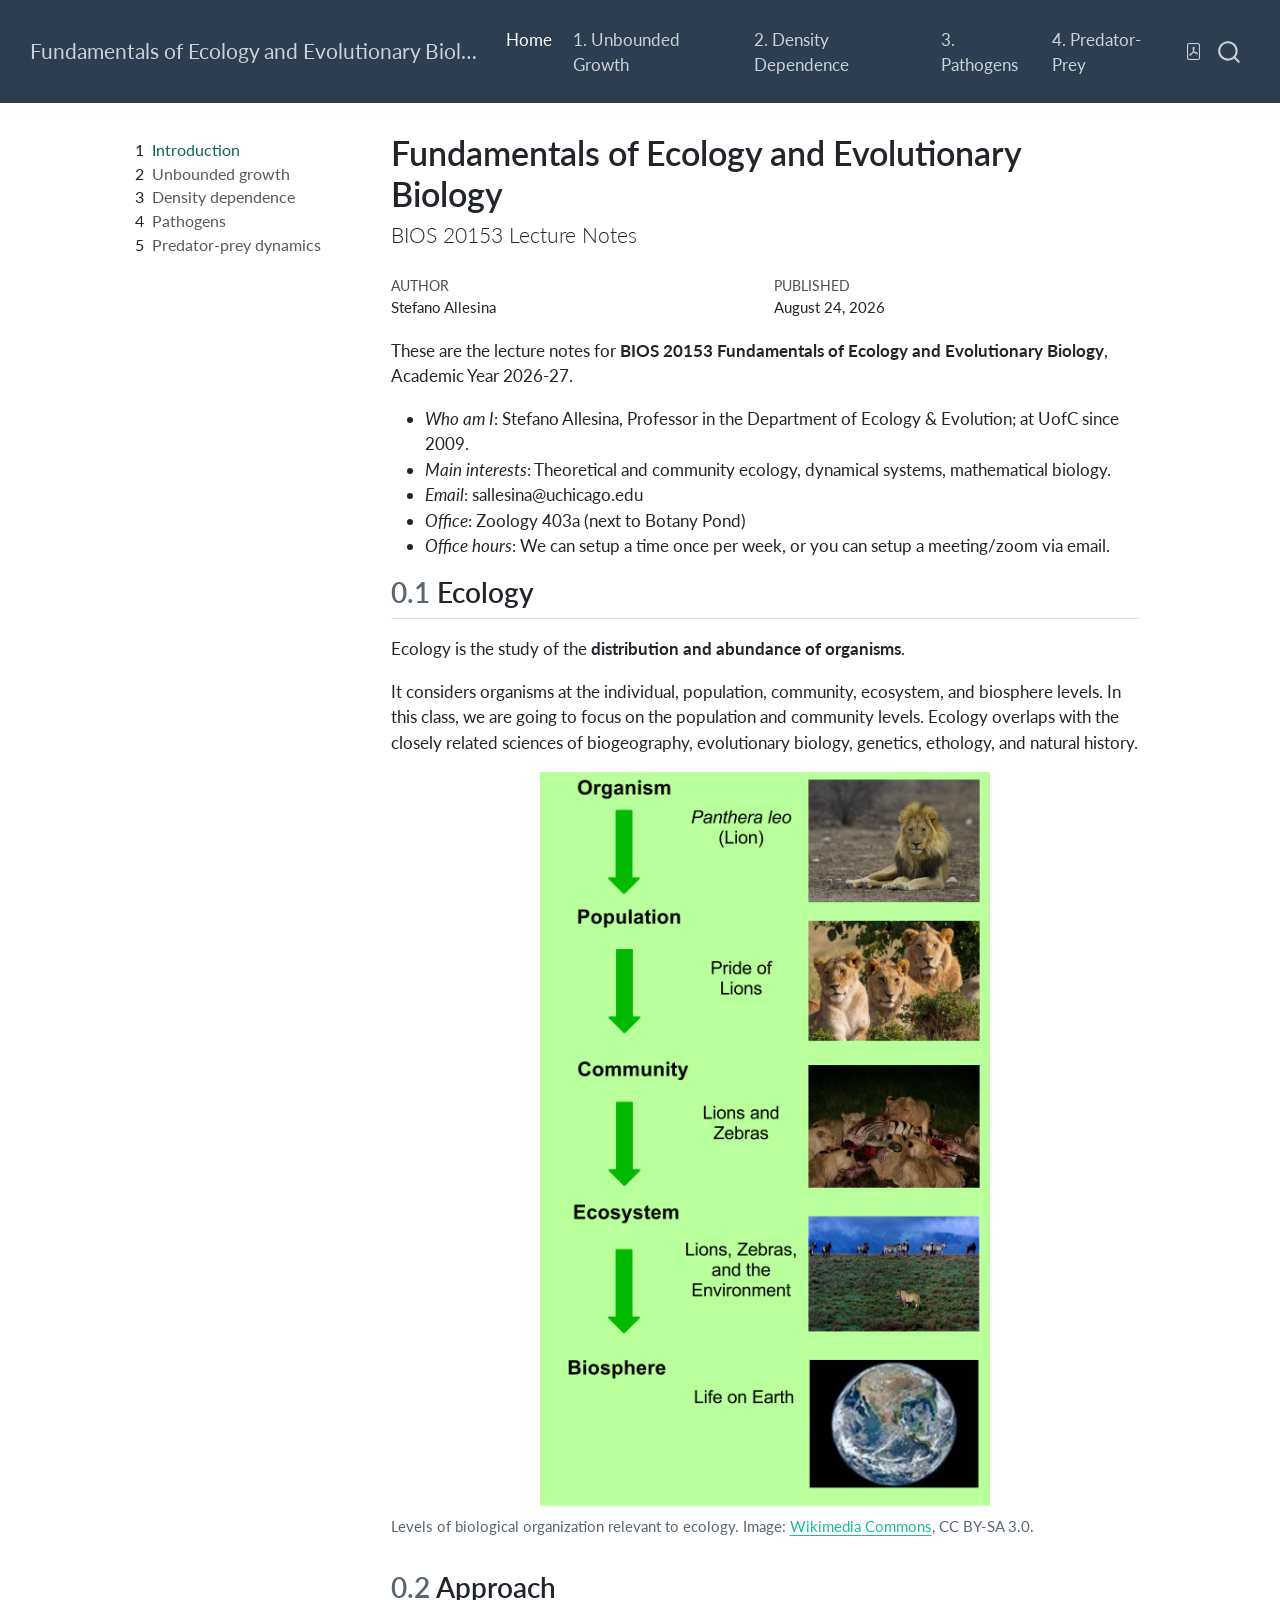
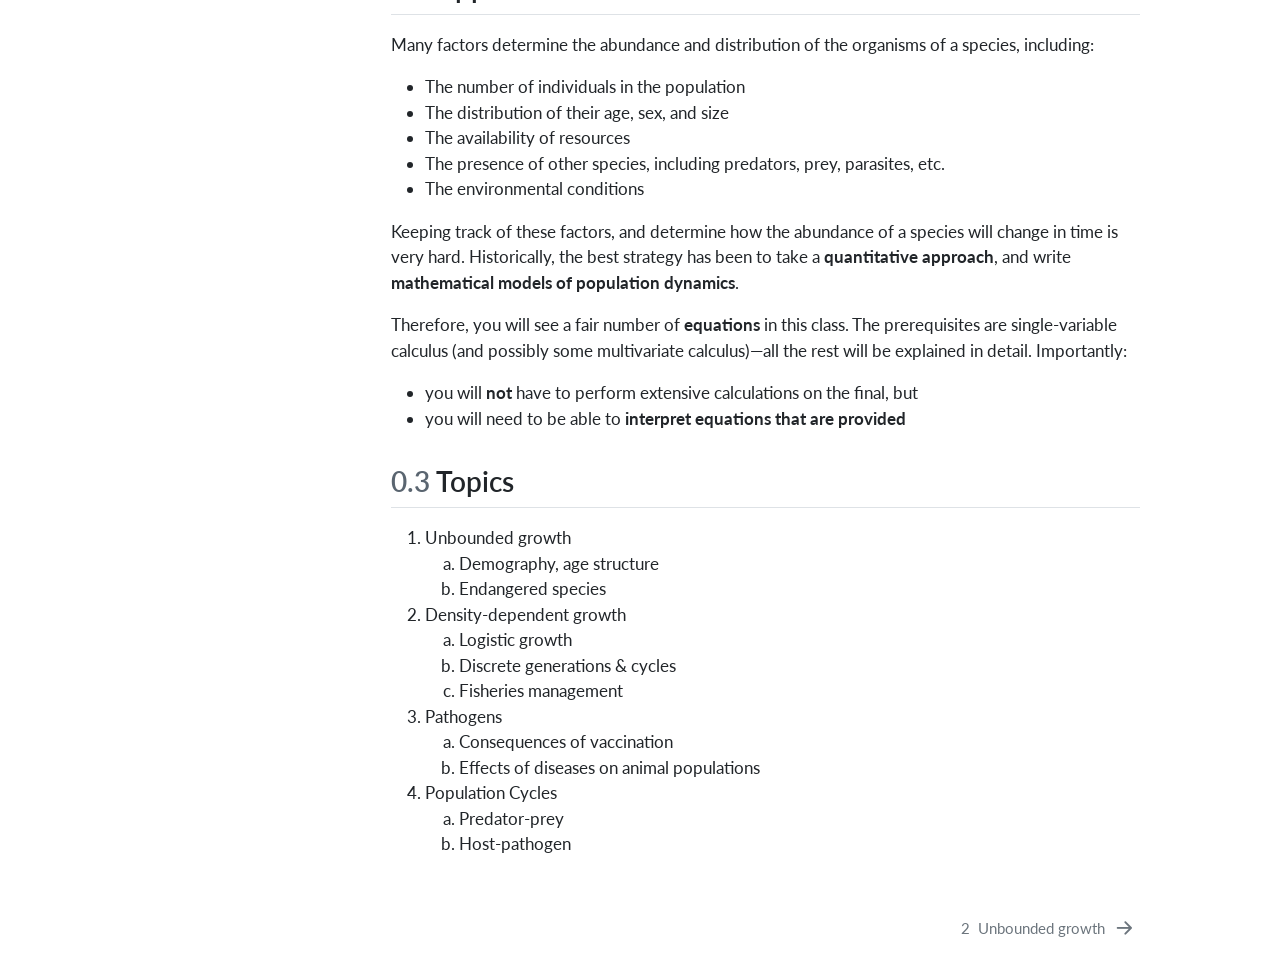
==== commit d179e9a1: "Built site for gh-pages" ====
--- a/index.html
+++ b/index.html
@@ -43,11 +43,11 @@
 <link href="site_libs/bootstrap/bootstrap-icons.css" rel="stylesheet">
 <link href="site_libs/bootstrap/bootstrap-61ac5b4560aadf02ee99ed9457f0f7a0.min.css" rel="stylesheet" append-hash="true" id="quarto-bootstrap" data-mode="light">
 <script id="quarto-search-options" type="application/json">{
-  "location": "sidebar",
+  "location": "navbar",
   "copy-button": false,
   "collapse-after": 3,
-  "panel-placement": "start",
-  "type": "textbox",
+  "panel-placement": "end",
+  "type": "overlay",
   "limit": 50,
   "keyboard-shortcut": [
     "f",
@@ -73,10 +73,50 @@
 
 </head>
 
-<body class="nav-sidebar floating">
+<body class="nav-sidebar floating nav-fixed fullcontent">
 
 <div id="quarto-search-results"></div>
   <header id="quarto-header" class="headroom fixed-top">
+    <nav class="navbar navbar-expand-lg " data-bs-theme="dark">
+      <div class="navbar-container container-fluid">
+      <div class="navbar-brand-container mx-auto">
+    <a class="navbar-brand" href="./index.html">
+    <span class="navbar-title">Fundamentals of Ecology and Evolutionary Biology</span>
+    </a>
+  </div>
+            <div id="quarto-search" class="" title="Search"></div>
+          <button class="navbar-toggler" type="button" data-bs-toggle="collapse" data-bs-target="#navbarCollapse" aria-controls="navbarCollapse" role="menu" aria-expanded="false" aria-label="Toggle navigation" onclick="if (window.quartoToggleHeadroom) { window.quartoToggleHeadroom(); }">
+  <span class="navbar-toggler-icon"></span>
+</button>
+          <div class="collapse navbar-collapse" id="navbarCollapse">
+            <ul class="navbar-nav navbar-nav-scroll me-auto">
+  <li class="nav-item">
+    <a class="nav-link active" href="./index.html" aria-current="page"> 
+<span class="menu-text">Home</span></a>
+  </li>  
+  <li class="nav-item">
+    <a class="nav-link" href="./01-unbounded.html"> 
+<span class="menu-text">1. Unbounded Growth</span></a>
+  </li>  
+  <li class="nav-item">
+    <a class="nav-link" href="./02-density_dependence.html"> 
+<span class="menu-text">2. Density Dependence</span></a>
+  </li>  
+  <li class="nav-item">
+    <a class="nav-link" href="./03-pathogens.html"> 
+<span class="menu-text">3. Pathogens</span></a>
+  </li>  
+  <li class="nav-item">
+    <a class="nav-link" href="./04-predator_prey.html"> 
+<span class="menu-text">4. Predator-Prey</span></a>
+  </li>  
+</ul>
+          </div> <!-- /navcollapse -->
+            <div class="quarto-navbar-tools">
+    <a href="./Fundamentals-of-Ecology-and-Evolutionary-Biology.pdf" title="Download PDF" class="quarto-navigation-tool px-1" aria-label="Download PDF"><i class="bi bi-file-pdf"></i></a>
+</div>
+      </div> <!-- /container-fluid -->
+    </nav>
   <nav class="quarto-secondary-nav">
     <div class="container-fluid d-flex">
       <button type="button" class="quarto-btn-toggle btn" data-bs-toggle="collapse" role="button" data-bs-target=".quarto-sidebar-collapse-item" aria-controls="quarto-sidebar" aria-expanded="false" aria-label="Toggle sidebar navigation" onclick="if (window.quartoToggleHeadroom) { window.quartoToggleHeadroom(); }">
@@ -85,29 +125,13 @@
         <nav class="quarto-page-breadcrumbs" aria-label="breadcrumb"><ol class="breadcrumb"><li class="breadcrumb-item"><a href="./index.html"><span class="chapter-number">1</span>&nbsp; <span class="chapter-title">Introduction</span></a></li></ol></nav>
         <a class="flex-grow-1" role="navigation" data-bs-toggle="collapse" data-bs-target=".quarto-sidebar-collapse-item" aria-controls="quarto-sidebar" aria-expanded="false" aria-label="Toggle sidebar navigation" onclick="if (window.quartoToggleHeadroom) { window.quartoToggleHeadroom(); }">      
         </a>
-      <button type="button" class="btn quarto-search-button" aria-label="Search" onclick="window.quartoOpenSearch();">
-        <i class="bi bi-search"></i>
-      </button>
     </div>
   </nav>
 </header>
 <!-- content -->
-<div id="quarto-content" class="quarto-container page-columns page-rows-contents page-layout-article">
+<div id="quarto-content" class="quarto-container page-columns page-rows-contents page-layout-article page-navbar">
 <!-- sidebar -->
   <nav id="quarto-sidebar" class="sidebar collapse collapse-horizontal quarto-sidebar-collapse-item sidebar-navigation floating overflow-auto">
-    <div class="pt-lg-2 mt-2 text-left sidebar-header">
-    <div class="sidebar-title mb-0 py-0">
-      <a href="./">Fundamentals of Ecology and Evolutionary Biology</a> 
-        <div class="sidebar-tools-main">
-    <a href="./Fundamentals-of-Ecology-and-Evolutionary-Biology.pdf" title="Download PDF" class="quarto-navigation-tool px-1" aria-label="Download PDF"><i class="bi bi-file-pdf"></i></a>
-</div>
-    </div>
-      </div>
-        <div class="mt-2 flex-shrink-0 align-items-center">
-        <div class="sidebar-search">
-        <div id="quarto-search" class="" title="Search"></div>
-        </div>
-        </div>
     <div class="sidebar-menu-container"> 
     <ul class="list-unstyled mt-1">
         <li class="sidebar-item">
@@ -145,17 +169,7 @@
 </nav>
 <div id="quarto-sidebar-glass" class="quarto-sidebar-collapse-item" data-bs-toggle="collapse" data-bs-target=".quarto-sidebar-collapse-item"></div>
 <!-- margin-sidebar -->
-    <div id="quarto-margin-sidebar" class="sidebar margin-sidebar">
-        <nav id="TOC" role="doc-toc" class="toc-active">
-    <h2 id="toc-title">Table of contents</h2>
-   
-  <ul>
-  <li><a href="#ecology" id="toc-ecology" class="nav-link active" data-scroll-target="#ecology"><span class="header-section-number">0.1</span> Ecology</a></li>
-  <li><a href="#approach" id="toc-approach" class="nav-link" data-scroll-target="#approach"><span class="header-section-number">0.2</span> Approach</a></li>
-  <li><a href="#topics" id="toc-topics" class="nav-link" data-scroll-target="#topics"><span class="header-section-number">0.3</span> Topics</a></li>
-  </ul>
-</nav>
-    </div>
+    
 <!-- main -->
 <main class="content" id="quarto-document-content">
 
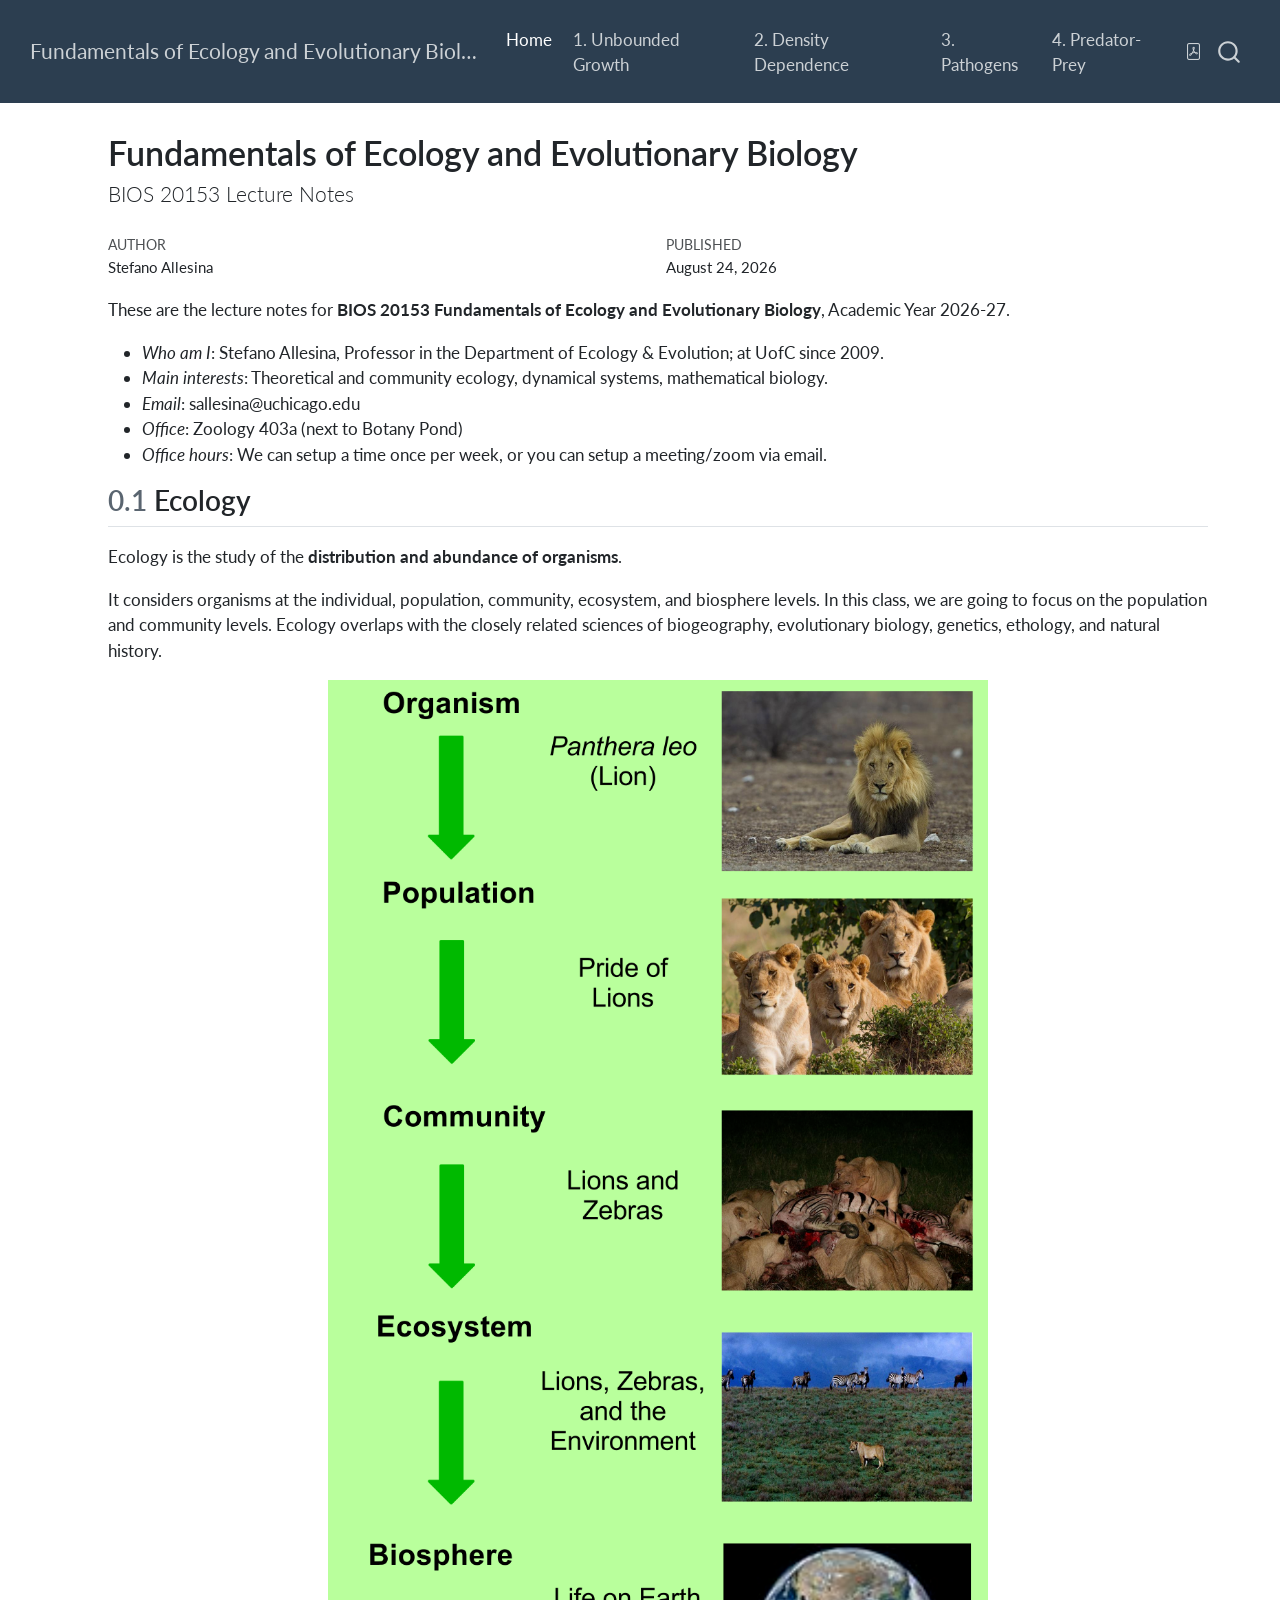
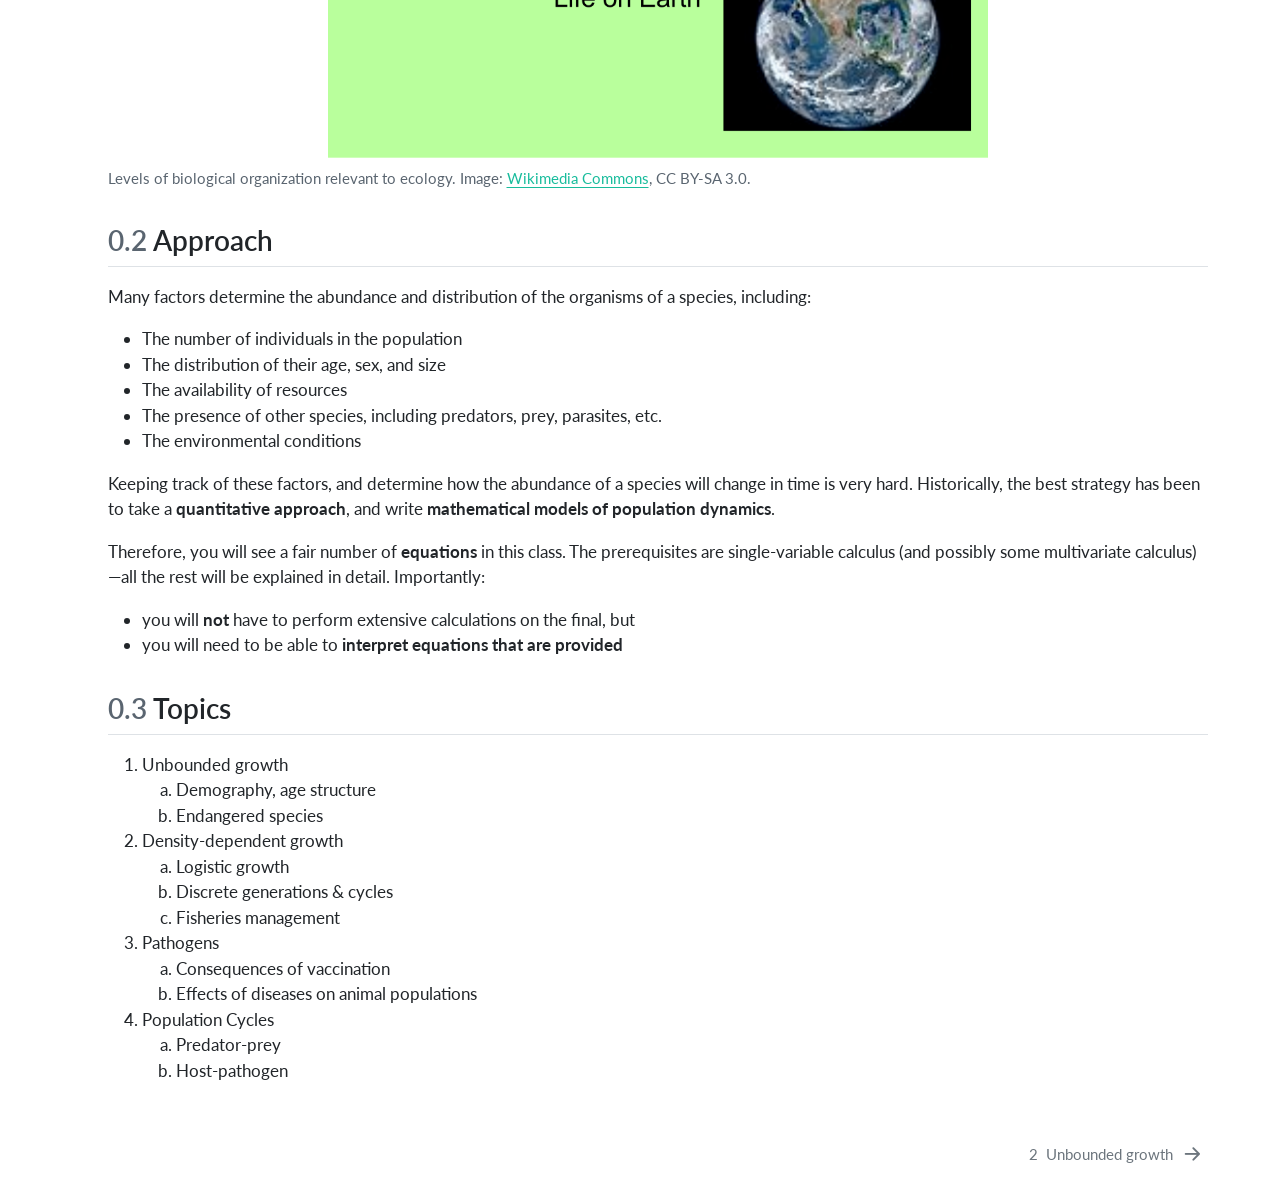
==== commit 596d5823: "Built site for gh-pages" ====
--- a/index.html
+++ b/index.html
@@ -41,7 +41,7 @@
 <link href="site_libs/quarto-html/quarto-syntax-highlighting-549806ee2085284f45b00abea8c6df48.css" rel="stylesheet" id="quarto-text-highlighting-styles">
 <script src="site_libs/bootstrap/bootstrap.min.js"></script>
 <link href="site_libs/bootstrap/bootstrap-icons.css" rel="stylesheet">
-<link href="site_libs/bootstrap/bootstrap-61ac5b4560aadf02ee99ed9457f0f7a0.min.css" rel="stylesheet" append-hash="true" id="quarto-bootstrap" data-mode="light">
+<link href="site_libs/bootstrap/bootstrap-60dacc932ab7c3b26ca801406fb2925b.min.css" rel="stylesheet" append-hash="true" id="quarto-bootstrap" data-mode="light">
 <script id="quarto-search-options" type="application/json">{
   "location": "navbar",
   "copy-button": false,
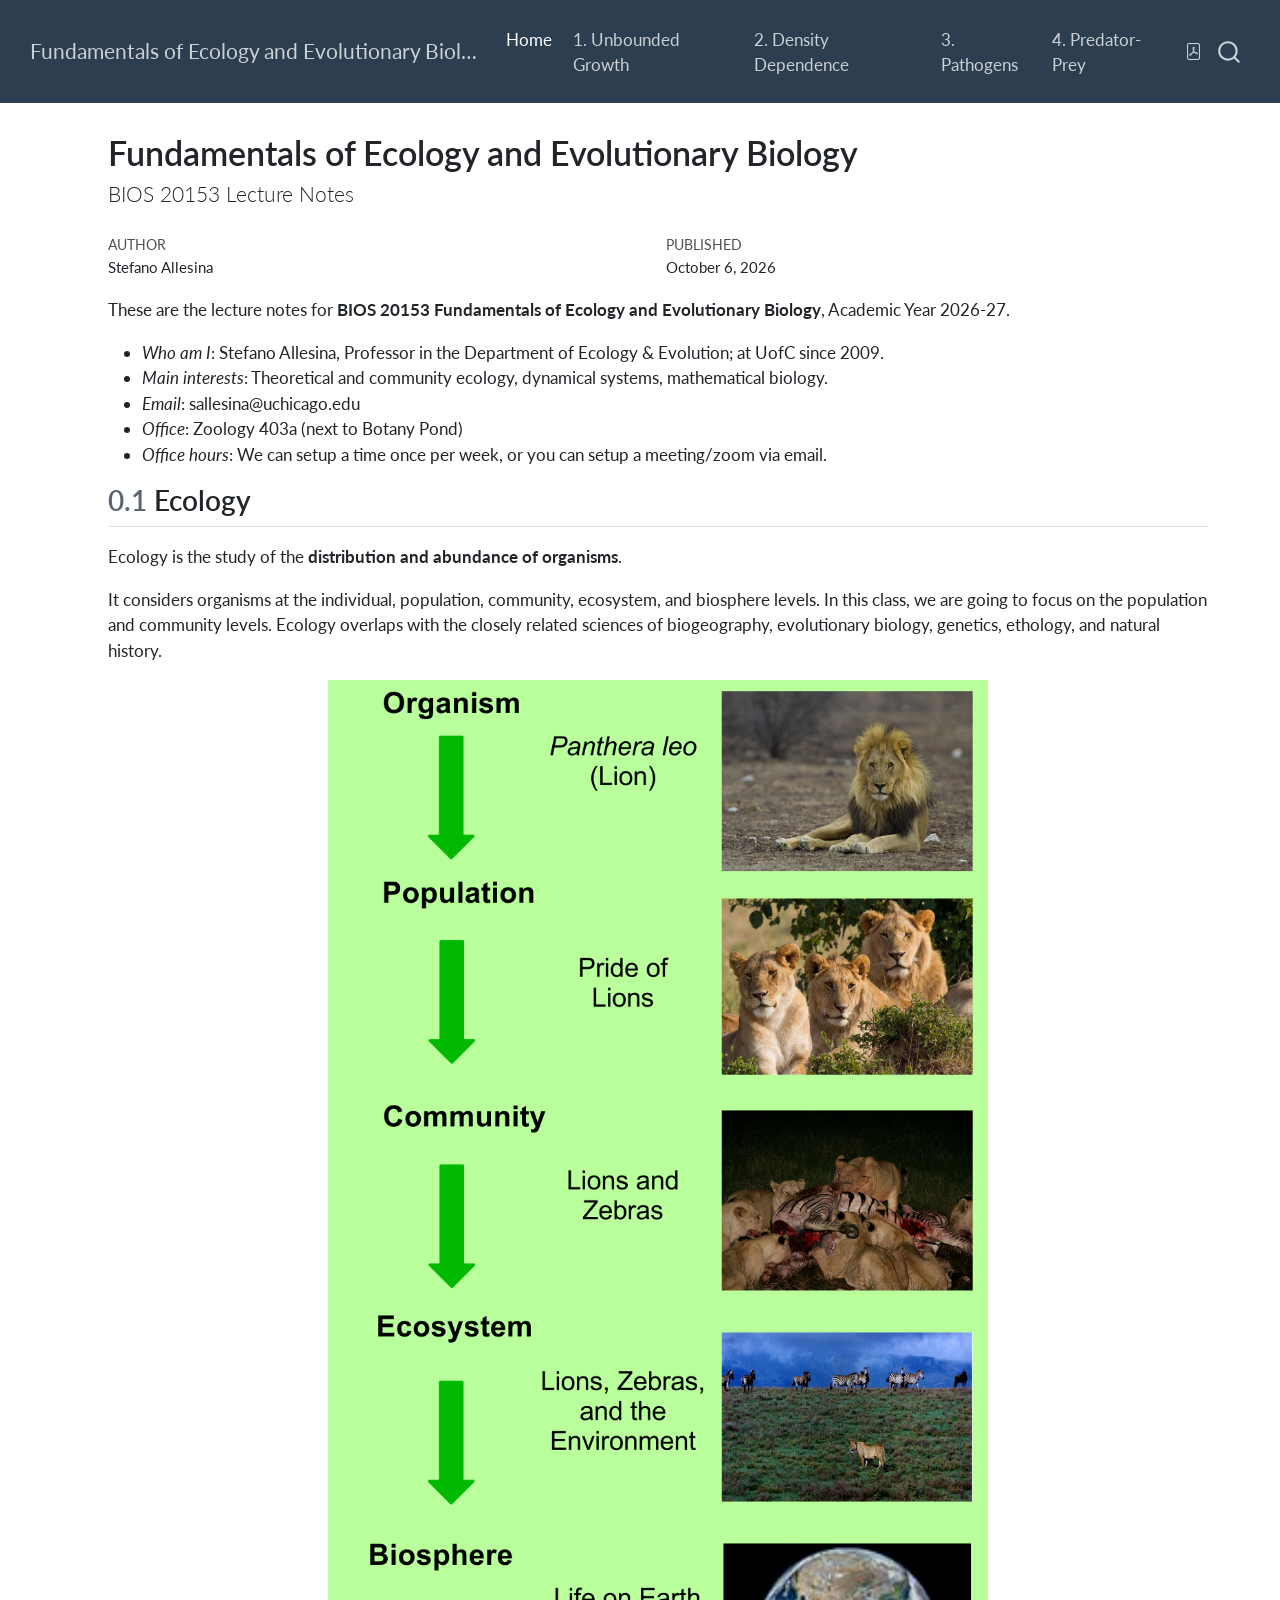
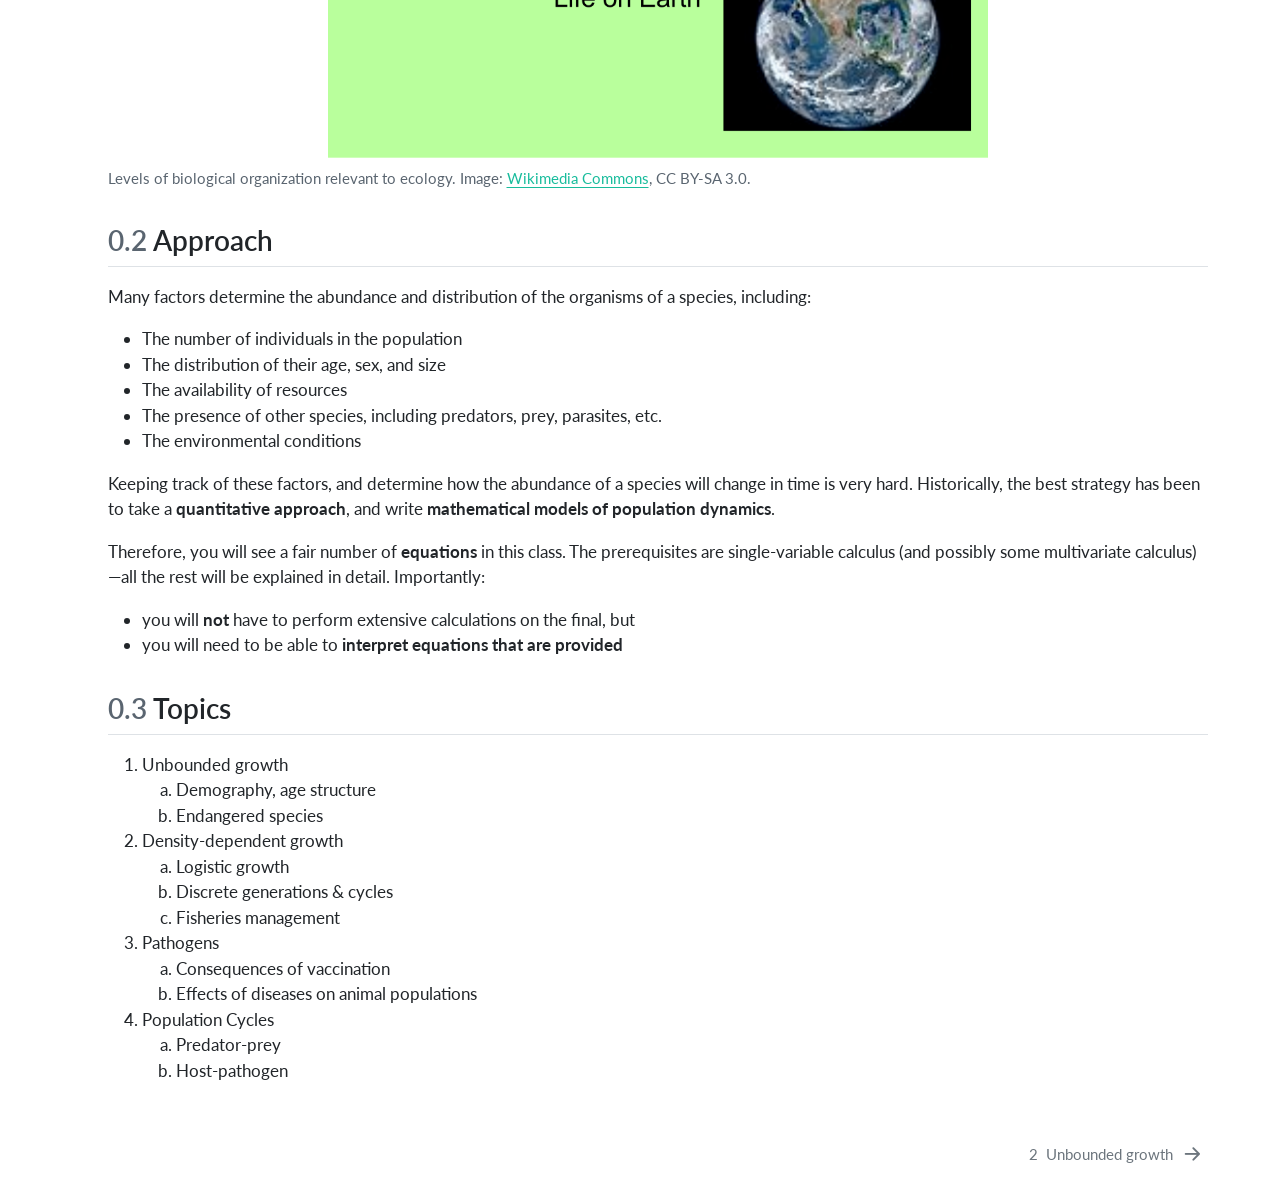
==== commit c93f5328: "Built site for gh-pages" ====
--- a/index.html
+++ b/index.html
@@ -7,7 +7,7 @@
 <meta name="viewport" content="width=device-width, initial-scale=1.0, user-scalable=yes">
 
 <meta name="author" content="Stefano Allesina">
-<meta name="dcterms.date" content="2026-08-24">
+<meta name="dcterms.date" content="2026-10-06">
 
 <title>Fundamentals of Ecology and Evolutionary Biology</title>
 <style>
@@ -193,7 +193,7 @@
     <div>
     <div class="quarto-title-meta-heading">Published</div>
     <div class="quarto-title-meta-contents">
-      <p class="date">August 24, 2026</p>
+      <p class="date">October 6, 2026</p>
     </div>
   </div>
   
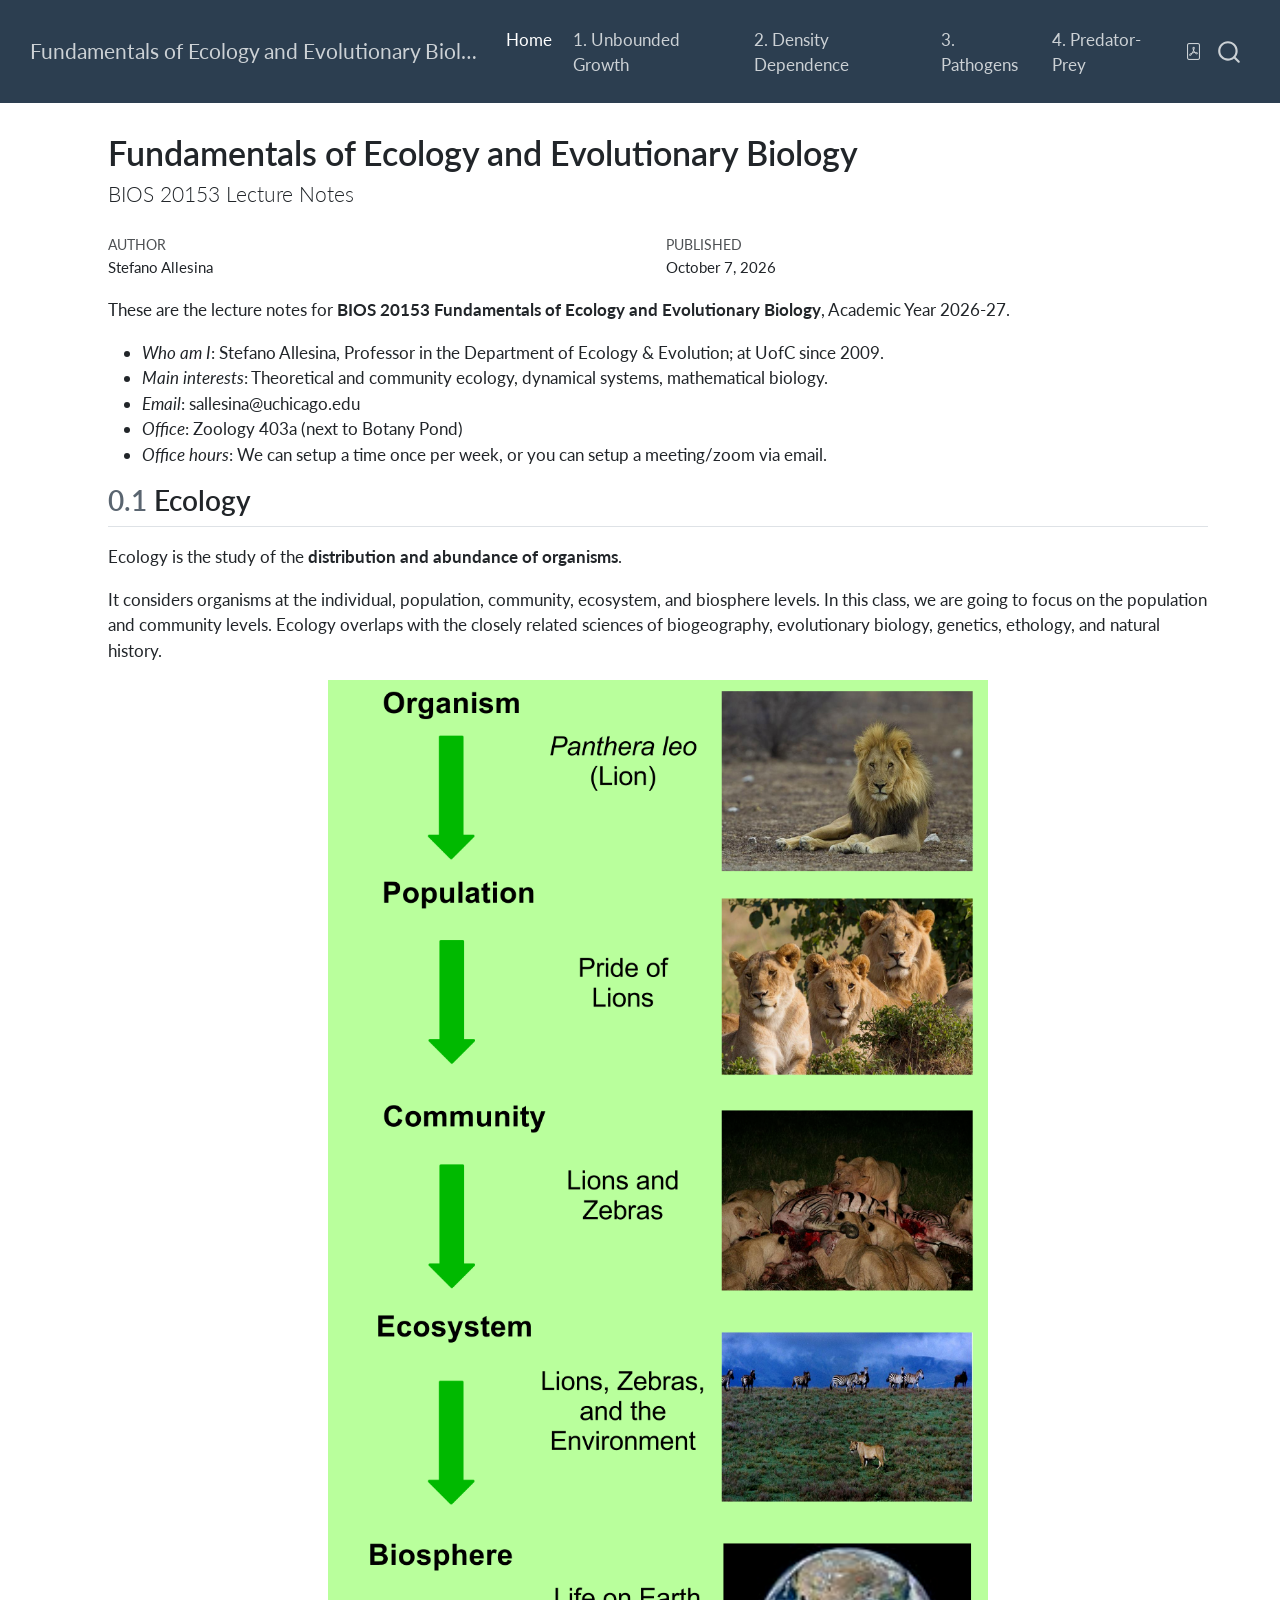
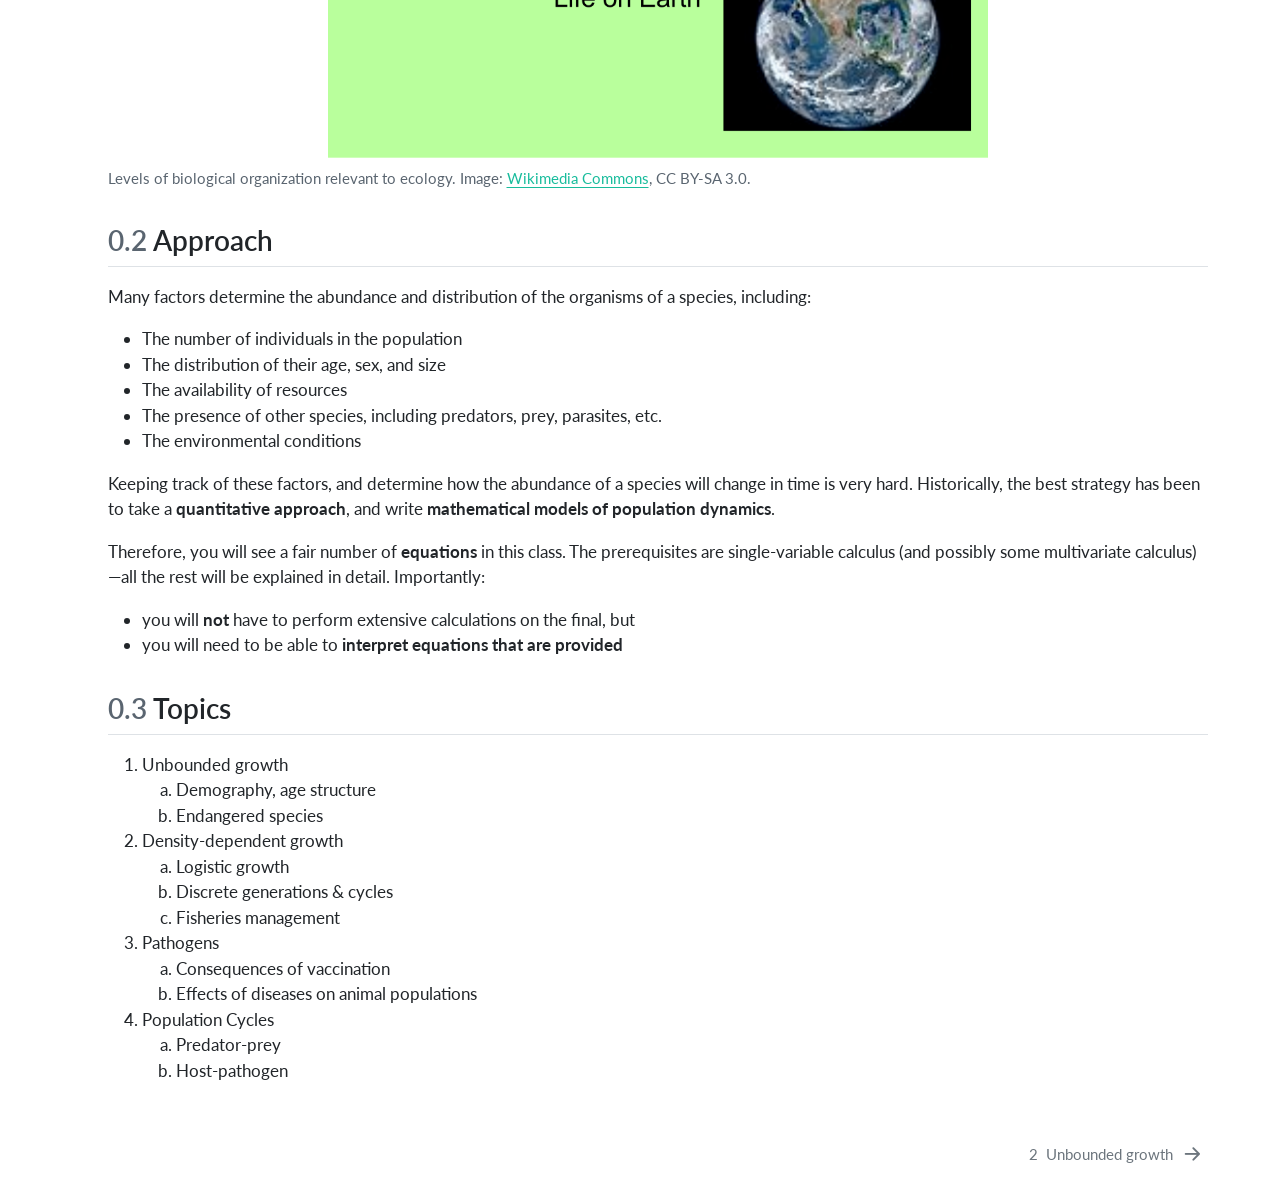
==== commit 594ff51c: "Built site for gh-pages" ====
--- a/index.html
+++ b/index.html
@@ -7,7 +7,7 @@
 <meta name="viewport" content="width=device-width, initial-scale=1.0, user-scalable=yes">
 
 <meta name="author" content="Stefano Allesina">
-<meta name="dcterms.date" content="2026-10-06">
+<meta name="dcterms.date" content="2026-10-07">
 
 <title>Fundamentals of Ecology and Evolutionary Biology</title>
 <style>
@@ -193,7 +193,7 @@
     <div>
     <div class="quarto-title-meta-heading">Published</div>
     <div class="quarto-title-meta-contents">
-      <p class="date">October 6, 2026</p>
+      <p class="date">October 7, 2026</p>
     </div>
   </div>
   
